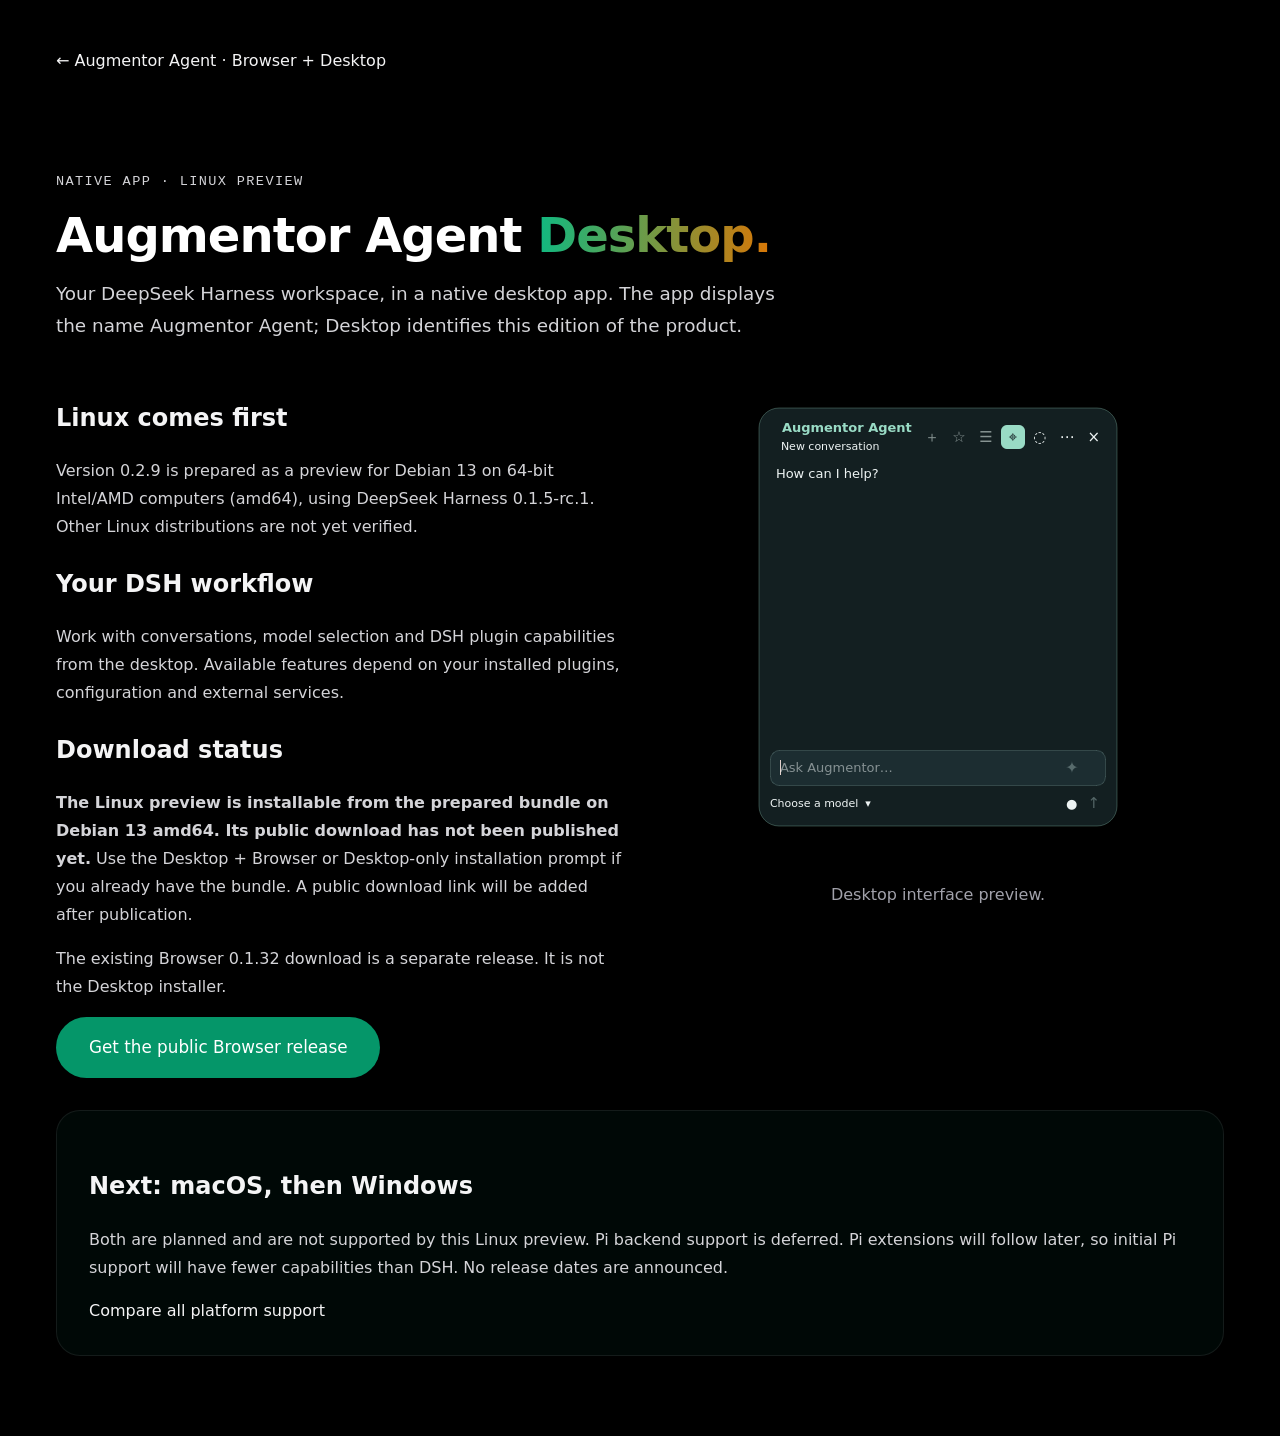
==== desktop.html @ 530eb678 "Publish reviewed layered product website linked to public app documentation" ====
<!doctype html><html lang="en"><head><meta charset="utf-8"><meta name="viewport" content="width=device-width,initial-scale=1"><title>Augmentor Agent Desktop · Linux preview</title><meta name="description" content="Augmentor Agent Desktop is a Linux-first native app powered by DeepSeek Harness. Debian 13 amd64 preview; macOS, Windows and Pi support planned."><link rel="icon" href="favicon.svg" type="image/svg+xml"><link rel="stylesheet" href="assets/style.css?v=17"></head><body><main class="shell desktop-page"><a href="index.html">← Augmentor Agent · Browser + Desktop</a><section class="section"><p class="step-num">NATIVE APP · LINUX PREVIEW</p><h1 class="section-head">Augmentor Agent <span class="gradient-text">Desktop.</span></h1><p class="section-lead">Your DeepSeek Harness workspace, in a native desktop app. The app displays the name Augmentor Agent; Desktop identifies this edition of the product.</p><div class="product-grid"><div><h2>Linux comes first</h2><p>Version 0.2.9 is prepared as a preview for Debian 13 on 64-bit Intel/AMD computers (amd64), using DeepSeek Harness 0.1.5-rc.1. Other Linux distributions are not yet verified.</p><h2>Your DSH workflow</h2><p>Work with conversations, model selection and DSH plugin capabilities from the desktop. Available features depend on your installed plugins, configuration and external services.</p><h2>Download status</h2><p><strong>The Linux preview is installable from the prepared bundle on Debian 13 amd64. Its public download has not been published yet.</strong> Use the <a href="index.html#installation">Desktop + Browser or Desktop-only installation prompt</a> if you already have the bundle. A public download link will be added after publication.</p><p>The existing Browser 0.1.32 download is a separate release. It is not the Desktop installer.</p><a class="btn btn-round" href="index.html#installation">Get the public Browser release</a></div><figure><img src="assets/desktop-preview.png" width="424" height="484" alt="Augmentor Agent desktop interface preview showing a new conversation" style="max-width:100%;height:auto;border-radius:16px"><figcaption>Desktop interface preview.</figcaption></figure></div><div class="product-card"><h2>Next: macOS, then Windows</h2><p>Both are planned and are not supported by this Linux preview. Pi backend support is deferred. Pi extensions will follow later, so initial Pi support will have fewer capabilities than DSH. No release dates are announced.</p><a href="index.html#availability">Compare all platform support</a></div></section></main></body></html>
---- assets/style.css ----
/* Augmentor Agent — website (augmentoragent.com)
   Copyright © 2026 Manolo Remiddi
   SPDX-License-Identifier: MIT
   License: MIT — see LICENSE at the repository root. */

/* Augmentor · augmentoragent.com
   Visual system lifted from the ResonantOS whitepaper aesthetic:
   near-black glass, drifting gradient orbs, DM Sans + JetBrains Mono,
   emerald/amber palette, gradient-text headings. */

:root {
  --color-primary:   #10b981;   /* emerald */
  --color-secondary: #d97706;   /* amber   */
  --color-accent-1:  #34d399;   /* mint    */
  --color-accent-2:  #92400e;   /* brown   */
  --color-warning:   #ea580c;   /* orange  */
  --color-tertiary:  #78350f;   /* dark brown */

  --bg: #000000;
  --bg-grad-1: #050505;
  --bg-grad-2: #0a0a0a;

  --text-hi: #f4f4f5;             /* zinc-100 */
  --text-mid: #d4d4d8;            /* zinc-300 */
  --text-dim: #a1a1aa;            /* zinc-400 */
  --text-faint: #71717a;          /* zinc-500 */
  --text-ghost: #52525b;          /* zinc-600 */

  --glass-bg: rgba(0, 0, 0, 0.30);
  --glass-bg-strong: rgba(0, 0, 0, 0.45);
  --glass-border: rgba(255, 255, 255, 0.08);
  --hairline: rgba(255, 255, 255, 0.05);
  --hairline-br: rgba(255, 255, 255, 0.03);

  --radius-card: 24px;
  --radius-box: 12px;

  --font-sans: "DM Sans", system-ui, -apple-system, "Segoe UI", sans-serif;
  --font-mono: "JetBrains Mono", ui-monospace, SFMono-Regular, Menlo, monospace;
}

* { box-sizing: border-box; }

html { scroll-behavior: smooth; }

body {
  margin: 0;
  background: var(--bg);
  color: var(--text-hi);
  font-family: var(--font-sans);
  -webkit-font-smoothing: antialiased;
  -moz-osx-font-smoothing: grayscale;
  overflow-x: hidden;
  line-height: 1.6;
}

a { color: inherit; text-decoration: none; }

::selection { background: rgba(16, 185, 129, 0.35); color: #fff; }

/* ---------- Animated background atmosphere ---------- */
#background-container {
  position: fixed;
  inset: 0;
  z-index: 0;
  overflow: hidden;
  pointer-events: none;
}

.background-base {
  position: absolute;
  inset: 0;
  background: linear-gradient(135deg, #000 0%, #0a0a0a 50%, #000 100%);
}

.gradient-orb {
  position: absolute;
  border-radius: 50%;
  filter: blur(80px);
  opacity: 0.4;
  will-change: transform, filter;
  animation: orb-float 26s ease-in-out infinite alternate;
}

.gradient-orb-1 { width: 600px; height: 600px; background: linear-gradient(135deg,#10b981,#34d399); top:-200px; left:-200px; }
.gradient-orb-2 { width: 500px; height: 500px; background: linear-gradient(135deg,#34d399,#6ee7b7); bottom:-150px; right:-150px; animation-delay:-8s; }
.gradient-orb-3 { width: 400px; height: 400px; background: linear-gradient(135deg,#2dd4bf,#10b981); top:50%; left:50%; animation-delay:-16s; }
.gradient-orb-4 { width: 450px; height: 450px; background: linear-gradient(135deg,#059669,#10b981); bottom:30%; left:10%; opacity:0.3; animation-delay:-4s; }

@keyframes orb-float {
  0%   { transform: translate3d(0,0,0) scale(1); }
  100% { transform: translate3d(80px, 60px, 0) scale(1.15); }
}

.noise-overlay {
  position: absolute;
  inset: 0;
  opacity: 0.015;
  background-image: url("data:image/svg+xml,%3Csvg viewBox=%220 0 256 256%22 xmlns=%22http://www.w3.org/2000/svg%22%3E%3Cfilter id=%22n%22%3E%3CfeTurbulence type=%22fractalNoise%22 baseFrequency=%220.9%22 numOctaves=%224%22 stitchTiles=%22stitch%22/%3E%3C/filter%3E%3Crect width=%22100%25%22 height=%22100%25%22 filter=%22url(%23n)%22/%3E%3C/svg%3E");
}

#scroll-content { position: relative; z-index: 20; }

/* ---------- Navigation ---------- */
#main-nav {
  position: fixed;
  top: 0;
  left: 0;
  right: 0;
  z-index: 50;
  transition: background 0.5s ease;
}

.nav-inner {
  backdrop-filter: blur(20px);
  -webkit-backdrop-filter: blur(20px);
  background: rgba(0, 0, 0, 0.75);
  border-bottom: 1px solid rgba(255, 255, 255, 0.05);
}

.nav-wrap {
  max-width: 76rem;
  margin: 0 auto;
  padding: 0 1.5rem;
}

.nav-row {
  display: flex;
  align-items: center;
  gap: 1rem;
  min-height: 4rem;
  padding: 0.9rem 0;
}

.wordmark {
  flex: none;
  font-size: 1.25rem;
  font-weight: 500;
  letter-spacing: -0.02em;
  font-family: var(--font-sans);
}
.wordmark .light { font-weight: 700; color: #fff; }            /* "Augmentor Agent" — bold, primary */
.wordmark .accent { font-weight: 400; color: #34d399; font-size: 0.8em; letter-spacing: 0.02em; } /* "powered by DSH" — smaller, lighter */

.nav-links {
  flex: 1;
  display: flex;
  align-items: center;
  justify-content: flex-end;
  gap: 0.9rem;
  overflow-x: auto;
}
.nav-links a.nav-anchor {
  font-size: 0.9rem;
  color: var(--text-dim);
  white-space: nowrap;
  transition: color 0.2s;
}
.nav-links a.nav-anchor:hover { color: var(--text-hi); }
.nav-links a.nav-anchor.active { color: var(--text-hi); font-weight: 500; }

.nav-cta {
  flex: none;
  font-size: 0.9rem;
  background: #059669;
  color: #fff;
  padding: 0.5rem 1rem;
  border-radius: 8px;
  white-space: nowrap;
  transition: background 0.2s;
}
.nav-cta:hover { background: var(--color-primary); }

/* ---------- Nav social icons ---------- */
.nav-social { flex: none; display: flex; align-items: center; gap: 0.7rem; }
.nav-social a { display: grid; place-items: center; color: var(--text-dim); transition: color 0.2s ease; }
.nav-social a svg { width: 17px; height: 17px; fill: currentColor; }
.nav-social .soc-discord:hover { color: #5865f2; }
.nav-social .soc-youtube:hover { color: #ff0033; }
.nav-social .soc-github:hover { color: #f4f4f5; }

@media (max-width: 860px) {
  .nav-links { display: none; }
  .nav-social { display: none; } /* keep the mobile row: wordmark + CTA only */
}

/* ---------- Layout ---------- */
.shell { max-width: 76rem; margin: 0 auto; padding: 0 1.5rem; }
.center { text-align: center; }

/* ---------- Hero ---------- */
.hero {
  min-height: 92vh;
  display: flex;
  align-items: center;
  justify-content: center;
  position: relative;
  text-align: center;
  padding: 6rem 1.5rem 4rem;
}
.hero h1 {
  font-size: clamp(2.8rem, 6.9vw, 5.2rem);
  font-weight: 700;
  letter-spacing: -0.035em;
  line-height: 0.92;
  margin: 0 0 1.5rem;
  color: #fff;
  animation: h1-rise 0.9s cubic-bezier(0.22, 1, 0.36, 1) both;
}
@keyframes h1-rise {
  from { opacity: 0; transform: translateY(1.1rem); }
  to   { opacity: 1; transform: translateY(0); }
}
/* living gradient on the hero h1's accent words (scoped — other gradient-text
   spans on the page stay static).
   NOTE: the `background` shorthand resets background-clip to its initial
   border-box, so the clip + transparent fill MUST be re-declared here or
   the gradient paints as solid colour blocks instead of filling the glyphs. */
.hero h1 .gradient-text {
  background: linear-gradient(90deg,
    var(--color-primary) 0%,
    var(--color-accent-1) 33%,
    var(--color-secondary) 66%,
    var(--color-primary) 100%);
  -webkit-background-clip: text;
  background-clip: text;
  -webkit-text-fill-color: transparent;
  background-size: 300% 100%;
  animation: h1-gradient-pan 8s linear infinite;
}
@keyframes h1-gradient-pan {
  from { background-position: 0% 50%; }
  to   { background-position: 150% 50%; }
}
@media (prefers-reduced-motion: reduce) {
  .hero h1 { animation: none; }
  .hero h1 .gradient-text { animation: none; }
}
.hero .kicker {
  font-family: var(--font-mono);
  font-size: 0.82rem;
  letter-spacing: 0.12em;
  text-transform: uppercase;
  color: #34d399;
  margin-bottom: 1.4rem;
}
.hero .sub {
  font-size: 1.2rem;
  color: var(--text-dim);
  max-width: 44rem;
  margin: 0 auto 2.4rem;
}

.gradient-text {
  background: linear-gradient(to right, var(--color-primary), var(--color-secondary));
  -webkit-background-clip: text;
  background-clip: text;
  -webkit-text-fill-color: transparent;
  color: transparent;
}
.color-primary { color: var(--color-primary); }
.color-secondary { color: var(--color-secondary); }
.color-accent-1 { color: var(--color-accent-1); }
.color-accent-2 { color: var(--color-accent-2); }
.color-warning { color: var(--color-warning); }

.hero-cta-row {
  display: flex;
  flex-wrap: wrap;
  gap: 0.9rem;
  justify-content: center;
  margin-bottom: 1.6rem;
}

.btn {
  display: inline-block;
  font-weight: 500;
  padding: 0.8rem 1.5rem;
  border-radius: 10px;
  transition: transform 0.15s ease, background 0.2s, filter 0.2s;
  border: 1px solid transparent;
}
.btn:hover { transform: translateY(-1px); }
.btn-primary {
  background: #059669;
  color: #fff;
}
.btn-primary:hover { background: var(--color-primary); }
.btn-ghost {
  background: rgba(255, 255, 255, 0.04);
  border-color: rgba(255, 255, 255, 0.10);
  color: var(--text-hi);
}
.btn-ghost:hover { background: rgba(255, 255, 255, 0.09); }
.btn-round {
  background: #059669;
  color: #fff;
  padding: 1rem 2rem;
  border-radius: 999px;
  font-size: 1.05rem;
}
.btn-round:hover { background: var(--color-primary); filter: brightness(1.05); }

.hero-meta {
  font-family: var(--font-mono);
  font-size: 0.8rem;
  color: var(--text-faint);
}
.hero-benefits {
  list-style: none;
  margin: 1.6rem 0 0;
  padding: 0;
  display: grid;
  gap: 0.7rem;
  max-width: 40rem;
}
.hero-benefits li {
  display: flex;
  gap: 0.65rem;
  align-items: flex-start;
  color: var(--text-dim);
  font-size: 0.95rem;
  line-height: 1.5;
}
.hero-benefits li b { color: #fff; font-weight: 600; }
.hero-benefits .tick { color: var(--color-primary); font-weight: 700; }

/* ---------- Sections ---------- */
.section { padding: 5rem 0; }
.section-head {
  font-size: clamp(2rem, 4vw, 3rem);
  font-weight: 700;
  letter-spacing: -0.02em;
  line-height: 1.1;
  margin: 0 0 1rem;
  color: #fff;
}
.section-lead {
  color: var(--text-dim);
  font-size: 1.15rem;
  max-width: 46rem;
  margin: 0 0 2.5rem;
}

/* ---------- Glass components ---------- */
.glass-banner {
  background: rgba(0, 0, 0, 0.22);
  backdrop-filter: blur(20px);
  -webkit-backdrop-filter: blur(20px);
  border-top: 1px solid rgba(255, 255, 255, 0.03);
  border-bottom: 1px solid rgba(255, 255, 255, 0.03);
  width: 100%;
  padding: 2.25rem 2rem;
  border-radius: var(--radius-card);
}
.glass-banner .banner-content { max-width: 72rem; margin: 0 auto; }

.glass-card {
  background: rgba(0, 0, 0, 0.32);
  backdrop-filter: blur(40px);
  -webkit-backdrop-filter: blur(40px);
  border: 1px solid rgba(255, 255, 255, 0.08);
  border-radius: var(--radius-card);
  padding: 2.5rem;
}

.component-card {
  padding: 1.5rem;
  background: rgba(212, 165, 116, 0.08);
  border: 1px solid rgba(212, 165, 116, 0.25);
  border-radius: 12px;
}
.component-card h4 { margin: 0 0 0.5rem; font-size: 1.15rem; font-weight: 600; }
.component-card p { margin: 0; color: var(--text-mid); }

.emergent-card {
  padding: 1.5rem;
  background: linear-gradient(to bottom right, rgba(134,166,124,0.10), rgba(212,165,116,0.10));
  border: 1px solid rgba(134, 166, 124, 0.25);
  border-radius: 12px;
}
.emergent-card h4 { margin: 0 0 0.5rem; font-size: 1.1rem; font-weight: 600; }
.emergent-card p { margin: 0; color: var(--text-mid); }

/* Callout (amber) */
.callout {
  padding: 1rem 1.25rem;
  border: 1px solid rgba(180, 83, 9, 0.30);
  background: rgba(69, 26, 3, 0.20);
  color: #fde68a;
  border-radius: 12px;
  font-size: 0.92rem;
  max-width: 72rem;
  margin: 0 auto 2rem;
}
.callout strong { color: #fcd34d; }

/* ---------- Steps / features grid ---------- */
.grid-3 {
  display: grid;
  grid-template-columns: repeat(3, 1fr);
  gap: 1.25rem;
}
.grid-2 {
  display: grid;
  grid-template-columns: repeat(2, 1fr);
  gap: 1.25rem;
}
@media (max-width: 900px) {
  .grid-3 { grid-template-columns: 1fr; }
  .grid-2 { grid-template-columns: 1fr; }
}

.step-num {
  font-family: var(--font-mono);
  color: var(--color-primary);
  font-size: 0.85rem;
  letter-spacing: 0.1em;
  margin-bottom: 0.4rem;
}

.card {
  background: rgba(255, 255, 255, 0.03);
  border: 1px solid rgba(255, 255, 255, 0.06);
  border-radius: var(--radius-box);
  padding: 1.6rem;
}
.card h3 { margin: 0 0 0.6rem; font-size: 1.2rem; }
.card p { margin: 0; color: var(--text-mid); font-size: 0.98rem; }

/* arrow list (→) */
.arrow-list { list-style: none; margin: 0; padding: 0; }
.arrow-list li {
  display: flex;
  align-items: flex-start;
  gap: 0.6rem;
  margin-bottom: 0.7rem;
  color: var(--text-mid);
}
.arrow-list .arrow { color: var(--color-primary); margin-right: 0.25rem; font-size: 1.1rem; }

/* Installation links remain visible within instructional text. */
.install-col a, #model-picker a { color: var(--color-primary); text-decoration: underline; }

/* ---------- Code / CLI ---------- */
.code {
  white-space: pre-wrap;
  overflow-wrap: anywhere;
  font-family: var(--font-mono);
  font-size: 0.85rem;
  background: #050505;
  border: 1px solid rgba(255, 255, 255, 0.07);
  border-radius: 12px;
  padding: 1rem 1.15rem;
  overflow-x: auto;
  color: #d1d5db;
  line-height: 1.55;
}
.code .c { color: #6b7280; }        /* comment */
.code .p { color: #34d399; }        /* prompt/path */
.code .k { color: #62c4a5; }        /* keyword */
.code .hl { color: #fde68a; }       /* highlight */

/* ---------- Veil demo ---------- */
.veil-demo {
  position: relative;
  border-radius: 24px;
  overflow: hidden;
  border: 1px solid rgba(255, 255, 255, 0.08);
  background:
    linear-gradient(180deg, rgba(255,255,255,0.03), rgba(255,255,255,0.01)),
    linear-gradient(135deg, #062018, #020d0a 70%);
  min-height: 360px;
  display: flex;
  align-items: center;
  justify-content: center;
  cursor: pointer;
}
#veil-canvas { position: absolute; inset: 0; width: 100%; height: 100%; }
.veil-demo .page-mock {
  position: relative;
  z-index: 1;
  max-width: 420px;
  width: 100%;
  margin: 2rem;
  background: rgba(255, 255, 255, 0.06);
  border: 1px solid rgba(255, 255, 255, 0.10);
  border-radius: 14px;
  padding: 1.6rem;
  backdrop-filter: blur(4px);
}
.page-mock .mock-title { color: #fff; font-weight: 600; font-size: 1.05rem; margin: 0 0 0.6rem; }
.page-mock .mock-line { height: 9px; border-radius: 6px; background: rgba(255,255,255,0.15); margin-bottom: 0.6rem; }
.page-mock .mock-line.short { width: 55%; }

.veil-pill {
  position: absolute;
  left: 50%;
  bottom: 20px;
  transform: translateX(-50%);
  z-index: 2;
  display: inline-flex;
  align-items: center;
  gap: 0.5rem;
  background: rgba(6, 22, 16, 0.92);
  border: 1px solid rgba(52, 211, 153, 0.35);
  color: #d9fbe8;
  font-size: 0.85rem;
  padding: 0.5rem 0.9rem;
  border-radius: 999px;
  backdrop-filter: blur(10px);
  box-shadow: 0 8px 30px rgba(0,0,0,0.5);
  font-family: var(--font-sans);
}
.veil-pill .dot {
  width: 10px; height: 10px; border-radius: 50%;
  background: #34d399;
  box-shadow: 0 0 10px 2px rgba(52,211,153,0.8);
  animation: pulse-dot 1.6s ease-in-out infinite;
}
.veil-pill.done .dot { background: #6ee7b7; box-shadow: 0 0 10px 2px rgba(110,231,183,0.7); }
@keyframes pulse-dot {
  0%,100% { opacity: 1; transform: scale(1); }
  50% { opacity: 0.45; transform: scale(0.82); }
}

.veil-caption { text-align: center; color: var(--text-faint); font-size: 0.85rem; margin-top: 1rem; font-family: var(--font-mono); }

/* ---------- Stats ---------- */
.stats-grid { display: grid; grid-template-columns: repeat(4, 1fr); gap: 1rem; }
@media (max-width: 900px) { .stats-grid { grid-template-columns: repeat(2, 1fr); } }
.stat { text-align: center; }
.stat .num {
  font-family: var(--font-sans);
  font-size: 2.1rem;
  font-weight: 700;
  color: #fff;
  letter-spacing: -0.02em;
}
.stat .num .unit { font-size: 1.1rem; color: var(--color-accent-1); }
.stat .lbl { color: var(--text-dim); font-size: 0.9rem; margin-top: 0.2rem; }

/* ---------- Install tabs ---------- */
.install-grid { display: grid; grid-template-columns: 1fr 1fr; gap: 1.5rem; }
@media (max-width: 900px) { .install-grid { grid-template-columns: 1fr; } }
.install-col .step {
  display: flex; gap: 0.9rem; margin-bottom: 1.2rem; align-items: flex-start;
}
.install-col .step .n {
  flex: none; width: 26px; height: 26px; border-radius: 50%;
  border: 1px solid rgba(52,211,153,0.5);
  color: #34d399; display: flex; align-items: center; justify-content: center;
  font-size: 0.8rem; font-family: var(--font-mono);
}

/* ---------- Automatic / Manual install tabs ---------- */
.install-tabbar {
  display: inline-flex; gap: 0.375rem; padding: 0.375rem;
  background: rgba(255, 255, 255, 0.04);
  border: 1px solid var(--glass-border);
  border-radius: 999px;
  margin-bottom: 1.5rem;
}
.install-tab {
  display: inline-flex; align-items: center; gap: 0.5rem;
  padding: 0.625rem 1.4rem;
  font-family: var(--font-sans); font-size: 0.95rem; font-weight: 600;
  color: var(--text-dim);
  background: transparent;
  border: 1px solid transparent;
  border-radius: 999px;
  cursor: pointer;
  transition: color 0.2s, background 0.2s, border-color 0.2s;
}
.install-tab:hover { color: var(--text-hi); }
.install-tab:focus-visible { outline: 2px solid var(--color-accent-1); outline-offset: 2px; }
.install-tab.active {
  color: #fff;
  background: rgba(16, 185, 129, 0.14);
  border-color: rgba(16, 185, 129, 0.45);
}
.tab-rec {
  font-family: var(--font-mono); font-size: 0.66rem; font-weight: 500;
  letter-spacing: 0.06em; text-transform: uppercase;
  color: var(--color-accent-1);
  background: rgba(52, 211, 153, 0.10);
  border: 1px solid rgba(52, 211, 153, 0.30);
  border-radius: 999px; padding: 0.125rem 0.5rem;
}
.install-tabpanel { display: none; }
.install-tabpanel.active { display: block; }
.install-prompt-actions { display: flex; justify-content: flex-end; margin-top: 0.75rem; }
.copy-btn {
  font-family: var(--font-mono); font-size: 0.85rem; font-weight: 500;
  color: var(--color-accent-1);
  background: rgba(52, 211, 153, 0.08);
  border: 1px solid rgba(52, 211, 153, 0.35);
  border-radius: 999px;
  padding: 0.5rem 1.15rem;
  cursor: pointer;
  transition: background 0.2s, color 0.2s, border-color 0.2s;
}
.copy-btn:hover { background: rgba(52, 211, 153, 0.16); color: #fff; }
.copy-btn:focus-visible { outline: 2px solid var(--color-accent-1); outline-offset: 2px; }
.copy-btn.copied { background: var(--color-primary); border-color: var(--color-primary); color: #04120c; }

/* ---------- FAQ ---------- */
.faq-item { margin-bottom: 1rem; }
.faq-q {
  width: 100%; text-align: left; cursor: pointer;
  background: rgba(255,255,255,0.03);
  border: 1px solid rgba(255,255,255,0.07);
  border-radius: 12px;
  color: var(--text-hi);
  font-family: var(--font-sans);
  font-size: 1.05rem;
  padding: 1.1rem 1.3rem;
  display: flex; justify-content: space-between; align-items: center;
  gap: 1rem;
  transition: border-color 0.2s;
}
.faq-q:hover { border-color: rgba(52,211,153,0.35); }
.faq-q .chev { transition: transform 0.25s; color: var(--color-accent-1); }
.faq-item.open .faq-q .chev { transform: rotate(180deg); }
.faq-a { display: none; padding: 1rem 0.2rem 0.2rem; color: var(--text-mid); }
.faq-item.open .faq-a { display: block; }

/* ---------- Final CTA ---------- */
.cta-card { text-align: center; }
.cta-card h2 { font-size: clamp(2rem, 4vw, 3rem); margin: 0 0 1rem; font-weight: 700; }

/* ---------- Footer ---------- */
footer {
  padding: 4rem 1rem 3rem;
  border-top: 1px solid rgba(255, 255, 255, 0.05);
  text-align: center;
}
footer .wordmark { font-size: 1.2rem; margin-bottom: 0.4rem; }
footer .tag { color: var(--text-faint); font-size: 0.9rem; }
footer .legal { color: var(--text-ghost); font-size: 0.78rem; margin-top: 1.4rem; font-family: var(--font-mono); }

/* ---------- Footer social icons ---------- */
.footer-social { display: flex; justify-content: center; gap: 0.75rem; margin-top: 1.5rem; }
.footer-social a {
  display: grid; place-items: center; width: 42px; height: 42px;
  border-radius: 12px; border: 1px solid var(--glass-border);
  background: var(--glass-bg); color: var(--text-dim);
  transition: color 0.25s ease, border-color 0.25s ease, transform 0.25s ease, box-shadow 0.25s ease;
}
.footer-social a svg { width: 20px; height: 20px; fill: currentColor; }
.footer-social a:hover { transform: translateY(-3px); }
.footer-social .soc-discord:hover { color: #5865f2; border-color: rgba(88, 101, 242, 0.5); box-shadow: 0 8px 24px -8px rgba(88, 101, 242, 0.45); }
.footer-social .soc-youtube:hover { color: #ff0033; border-color: rgba(255, 0, 51, 0.5); box-shadow: 0 8px 24px -8px rgba(255, 0, 51, 0.4); }
.footer-social .soc-github:hover { color: #f4f4f5; border-color: rgba(255, 255, 255, 0.35); box-shadow: 0 8px 24px -8px rgba(255, 255, 255, 0.25); }
@media (prefers-reduced-motion: reduce) {
  .footer-social a, .footer-social a:hover { transition: none; transform: none; }
}

/* ---------- Reveal on scroll ---------- */
.reveal { opacity: 0; transform: translateY(16px); transition: opacity 0.8s cubic-bezier(.16,1,.3,1), transform 0.8s cubic-bezier(.16,1,.3,1); }
.reveal.visible { opacity: 1; transform: translateY(0); }

/* ---------- Docs helpers ---------- */
.mono { font-family: var(--font-mono); }
.link-underline { color: var(--color-primary); text-decoration: underline; text-underline-offset: 2px; }
.link-underline:hover { color: var(--color-accent-1); }
.breadcrumb { font-family: var(--font-mono); font-size: 0.85rem; color: var(--text-faint); margin-bottom: 1.5rem; }
.breadcrumb a { color: var(--color-primary); }
.badge {
  display: inline-block; padding: 0.18rem 0.55rem; border-radius: 999px;
  font-size: 0.72rem; font-family: var(--font-mono); letter-spacing: 0.03em;
  border: 1px solid rgba(52,211,153,0.4); color: #34d399; background: rgba(16,185,129,0.08);
}
.badge.warn { border-color: rgba(234,88,12,0.4); color: #fb923c; background: rgba(234,88,12,0.08); }

/* table */
.table { width: 100%; border-collapse: collapse; font-size: 0.92rem; }
.table th, .table td { text-align: left; padding: 0.7rem 0.9rem; border-bottom: 1px solid rgba(255,255,255,0.06); }
.table th { color: var(--text-dim); font-weight: 600; font-size: 0.82rem; text-transform: uppercase; letter-spacing: 0.05em; }
.table td { color: var(--text-mid); }

/* ---------- Scroll progress ---------- */
#scroll-progress {
  position: fixed; top: 0; left: 0; height: 2px; width: 0%; z-index: 120;
  background: linear-gradient(to right, var(--color-primary), var(--color-secondary));
  transition: width 0.12s linear;
}

/* ---------- Hero split ---------- */
.hero { min-height: 90vh; padding: 7.5rem 1.5rem 4rem; }
.hero-split {
  display: grid; grid-template-columns: 1.06fr 0.94fr; gap: 3rem;
  align-items: start; max-width: 76rem; margin: 0 auto; width: 100%;
}
.hero-split .hero-text { text-align: left; }
.hero .sub { margin-left: 0; max-width: 40rem; }
.hero-cta-row { justify-content: flex-start; }
.hero-meta { font-size: 0.82rem; }
.hero-meta .hl { color: var(--color-accent-1); }
.hero-visual { display: flex; justify-content: center; align-items: center; }

/* device / browser frame for screenshots */
.device-frame {
  position: relative; width: 100%; max-width: 330px;
  background: rgba(0, 0, 0, 0.5);
  backdrop-filter: blur(30px); -webkit-backdrop-filter: blur(30px);
  border: 1px solid rgba(255, 255, 255, 0.12);
  border-radius: 20px; overflow: hidden;
  box-shadow: 0 40px 90px -24px rgba(0, 0, 0, 0.85), 0 0 0 1px rgba(16, 185, 129, 0.10), 0 0 60px -10px rgba(16,185,129,0.18);
}
.device-frame .chrome {
  display: flex; align-items: center; gap: 0.45rem;
  padding: 0.6rem 0.8rem; border-bottom: 1px solid rgba(255, 255, 255, 0.06);
  background: rgba(255, 255, 255, 0.02);
}
.device-frame .chrome .dots, .shot-frame .chrome .dots { display: flex; gap: 5px; }
.device-frame .chrome .dot-c, .shot-frame .chrome .dot-c {
  width: 10px; height: 10px; border-radius: 50%; background: rgba(255, 255, 255, 0.14);
}
.device-frame .chrome .url {
  flex: 1; margin-left: 0.4rem; font-family: var(--font-mono); font-size: 0.66rem;
  color: var(--text-faint); background: rgba(255, 255, 255, 0.04); border-radius: 6px;
  padding: 0.28rem 0.55rem; overflow: hidden; white-space: nowrap; text-overflow: ellipsis;
}
.device-frame img.shot { width: 100%; display: block; }
.device-frame .shot-panel { aspect-ratio: 420 / 800; object-fit: cover; object-position: top center; }
.device-cap { margin-top: 0.9rem; font-family: var(--font-mono); font-size: 0.76rem; color: var(--text-faint); text-align: center; }
.device-cap .dot-live { display:inline-block; width:7px; height:7px; border-radius:50%; background:#34d399; box-shadow:0 0 8px rgba(52,211,153,.8); margin-right:.35rem; animation: pulse-dot 1.6s ease-in-out infinite; }

@media (max-width: 960px) {
  .hero { min-height: auto; padding: 6.5rem 1.5rem 3rem; }
  .hero-split { grid-template-columns: 1fr; gap: 2.5rem; }
  .hero-split .hero-text { text-align: center; }
  .hero .sub { max-width: 40rem; margin-left: auto; margin-right: auto; }
  .hero-cta-row { justify-content: center; }
  .hero-visual { order: -1; }
}

/* ---------- Marquee (models) ---------- */
.marquee {
  position: relative; overflow: hidden;
  border-top: 1px solid rgba(255, 255, 255, 0.05);
  border-bottom: 1px solid rgba(255, 255, 255, 0.05);
  background: rgba(0, 0, 0, 0.28);
  padding: 1rem 0;
  -webkit-mask-image: linear-gradient(90deg, transparent, #000 8%, #000 92%, transparent);
  mask-image: linear-gradient(90deg, transparent, #000 8%, #000 92%, transparent);
}
.marquee-track { display: inline-flex; gap: 3.5rem; white-space: nowrap; animation: marquee 30s linear infinite; will-change: transform; }
.marquee:hover .marquee-track { animation-play-state: paused; }
@keyframes marquee { to { transform: translateX(-50%); } }
.marquee .m { font-family: var(--font-mono); font-size: 0.92rem; color: var(--text-mid); display: inline-flex; align-items: center; gap: 0.55rem; }
.marquee .tag { font-size: 0.6rem; letter-spacing: 0.05em; text-transform: uppercase; padding: 0.12rem 0.42rem; border-radius: 5px; font-weight: 600; }
.marquee .tag.local { color: #34d399; background: rgba(16, 185, 129, 0.12); }
.marquee .tag.cloud { color: #fb923c; background: rgba(234, 88, 12, 0.14); }

/* ---------- Model picker mock ---------- */
.picker-mock { max-width: 540px; margin: 0 auto; }
.picker-chip {
  display: flex; align-items: center; justify-content: space-between; gap: 1rem;
  background: rgba(16, 185, 129, 0.10); border: 1px solid rgba(52, 211, 153, 0.4);
  color: #d9fbe8; padding: 0.8rem 1rem; border-radius: 12px; font-weight: 500;
}
.picker-chip .chev { color: var(--color-accent-1); }
.picker-chip .k { font-family: var(--font-mono); font-size: 0.7rem; color: var(--text-faint); }
.picker-menu { margin-top: 0.6rem; background: rgba(5, 5, 5, 0.94); border: 1px solid rgba(255, 255, 255, 0.1); border-radius: 14px; overflow: hidden; backdrop-filter: blur(20px); }
.picker-group { border-bottom: 1px solid rgba(255, 255, 255, 0.06); }
.picker-group:last-child { border-bottom: none; }
.picker-group .ghead {
  display: flex; align-items: center; justify-content: space-between; gap: 0.6rem;
  padding: 0.5rem 1rem; font-size: 0.7rem; font-family: var(--font-mono);
  letter-spacing: 0.05em; text-transform: uppercase; color: var(--text-faint);
}
.picker-row { display: flex; align-items: center; gap: 0.7rem; padding: 0.62rem 1rem; color: var(--text-mid); font-size: 0.95rem; }
.picker-row .radio { width: 15px; height: 15px; flex: none; border-radius: 50%; border: 1.5px solid rgba(255, 255, 255, 0.25); }
.picker-row.sel { color: #fff; }
.picker-row.sel .radio { border-color: #34d399; background: radial-gradient(circle, #34d399 42%, transparent 46%); box-shadow: 0 0 10px rgba(52, 211, 153, 0.55); }
.picker-row .desc { font-family: var(--font-mono); font-size: 0.68rem; color: var(--text-faint); }
.picker-row .check { margin-left: auto; color: #34d399; }

/* turn flow mock */
.turn-mock { background: rgba(0, 0, 0, 0.42); border: 1px solid rgba(255, 255, 255, 0.09); border-radius: 18px; padding: 1.1rem; backdrop-filter: blur(20px); }
.turn-mock .tm-head { display: flex; align-items: center; justify-content: space-between; margin-bottom: 0.9rem; }
.turn-mock .tm-head .who { font-family: var(--font-mono); font-size: 0.7rem; color: var(--text-faint); }
.turn-bubble { max-width: 82%; padding: 0.6rem 0.85rem; border-radius: 14px; font-size: 0.9rem; margin-bottom: 0.6rem; line-height: 1.5; }
.turn-bubble.user { margin-left: auto; background: rgba(52, 211, 153, 0.16); border: 1px solid rgba(52, 211, 153, 0.3); color: #eafbf1; }
.turn-bubble.agent { margin-right: auto; background: rgba(255, 255, 255, 0.05); border: 1px solid rgba(255, 255, 255, 0.08); color: var(--text-mid); }
.turn-step { display: flex; align-items: center; gap: 0.5rem; font-family: var(--font-mono); font-size: 0.74rem; color: var(--color-accent-1); margin: 0.35rem 0 0 auto; max-width: 82%; }
.turn-step .s-dot { width: 7px; height: 7px; flex: none; border-radius: 50%; background: #34d399; box-shadow: 0 0 8px rgba(52, 211, 153, 0.7); }
.turn-step.active .s-dot { animation: pulse-dot 1.2s ease-in-out infinite; }
.turn-step.done { color: var(--text-faint); }
.turn-step.done .s-dot { background: rgba(52, 211, 153, 0.4); box-shadow: none; }

/* use cases */
.usecase { text-align: left; }
.usecase .ico {
  width: 46px; height: 46px; border-radius: 12px; display: flex; align-items: center; justify-content: center;
  font-size: 1.35rem; margin-bottom: 1rem;
  background: linear-gradient(135deg, rgba(16, 185, 129, 0.20), rgba(217, 119, 6, 0.14));
  border: 1px solid rgba(52, 211, 153, 0.3);
}
.usecase h4 { margin: 0 0 0.4rem; font-size: 1.1rem; }
.usecase p { margin: 0; color: var(--text-mid); font-size: 0.95rem; }

/* real-screenshot frame */
.shot-frame { background: rgba(0, 0, 0, 0.4); border: 1px solid rgba(255, 255, 255, 0.1); border-radius: 18px; overflow: hidden; box-shadow: 0 30px 70px -30px rgba(0,0,0,0.8); }
.shot-frame .chrome { display: flex; align-items: center; gap: 0.4rem; padding: 0.55rem 0.8rem; border-bottom: 1px solid rgba(255, 255, 255, 0.06); background: rgba(255,255,255,0.02); }
.shot-frame .chrome .url { flex: 1; margin-left: 0.4rem; font-family: var(--font-mono); font-size: 0.66rem; color: var(--text-faint); background: rgba(255, 255, 255, 0.04); border-radius: 6px; padding: 0.26rem 0.55rem; overflow: hidden; white-space: nowrap; text-overflow: ellipsis; }
.shot-frame img { width: 100%; display: block; }
.shot-cap { padding: 0.9rem 1.1rem; border-top: 1px solid rgba(255, 255, 255, 0.06); color: var(--text-dim); font-size: 0.9rem; line-height: 1.5; }
.shot-cap .t { color: #fff; font-weight: 600; display: block; margin-bottom: 0.15rem; }

/* card hover glow */
.card, .component-card, .emergent-card { transition: transform 0.25s ease, border-color 0.25s ease, box-shadow 0.25s ease; }
.card:hover, .component-card:hover, .emergent-card:hover {
  transform: translateY(-3px);
  border-color: rgba(52, 211, 153, 0.35);
  box-shadow: 0 18px 40px -20px rgba(16, 185, 129, 0.35);
}

/* works-with badge strip */
.badge-strip { display: flex; flex-wrap: wrap; gap: 0.7rem; justify-content: center; }
.badge-strip .b {
  font-family: var(--font-mono); font-size: 0.82rem; color: var(--text-mid);
  border: 1px solid rgba(255, 255, 255, 0.09); background: rgba(255, 255, 255, 0.03);
  padding: 0.45rem 0.85rem; border-radius: 999px; display: inline-flex; align-items: center; gap: 0.5rem;
}
.badge-strip .b .swatch { width: 9px; height: 9px; border-radius: 50%; }

/* ---------- Browser compatibility ---------- */
.browser-boards {
  display: grid;
  grid-template-columns: 1.55fr 1fr;
  gap: 1.5rem;
  margin-top: 2.5rem;
}
@media (max-width: 900px) { .browser-boards { grid-template-columns: 1fr; } }

.browser-board {
  background: var(--glass-bg);
  border: 1px solid var(--glass-border);
  border-radius: var(--radius-card);
  padding: 1.75rem 1.75rem 1.5rem;
  backdrop-filter: blur(14px);
}
.browser-board h3 { margin: 0.55rem 0 0; font-size: 1.25rem; }
.board-head .board-tag {
  display: inline-block;
  font-family: var(--font-mono);
  font-size: 0.7rem;
  letter-spacing: 0.14em;
  text-transform: uppercase;
  padding: 0.32rem 0.75rem;
  border-radius: 999px;
}
.board-tag.ok   { color: var(--color-accent-1); background: rgba(16, 185, 129, 0.12); border: 1px solid rgba(16, 185, 129, 0.35); }
.board-tag.soon { color: var(--color-secondary); background: rgba(217, 119, 6, 0.12); border: 1px solid rgba(217, 119, 6, 0.35); }

.browser-row { display: flex; flex-wrap: wrap; gap: 0.9rem; margin-top: 1.4rem; align-items: stretch; }
.browser-card {
  display: flex;
  flex-direction: column;
  align-items: center;
  justify-content: center;
  gap: 0.55rem;
  width: 92px;
  padding: 1rem 0.5rem 0.85rem;
  background: rgba(255, 255, 255, 0.03);
  border: 1px solid var(--hairline);
  border-radius: var(--radius-box);
  transition: transform 0.25s ease, border-color 0.25s ease, background 0.25s ease;
}
.browser-card:hover { transform: translateY(-3px); border-color: rgba(16, 185, 129, 0.4); background: rgba(16, 185, 129, 0.05); }
.browser-logo { width: 44px; height: 44px; display: block; }
.browser-logo svg { width: 100%; height: 100%; display: block; }
.browser-name { font-size: 0.85rem; color: var(--text-mid); font-weight: 600; }
.card-soon {
  font-family: var(--font-mono);
  font-size: 0.6rem;
  letter-spacing: 0.14em;
  text-transform: uppercase;
  color: var(--color-secondary);
  background: rgba(217, 119, 6, 0.14);
  border: 1px solid rgba(217, 119, 6, 0.4);
  border-radius: 999px;
  padding: 0.12rem 0.5rem;
}
.browser-board.soon .browser-logo { filter: grayscale(0.45) opacity(0.8); }
.browser-more {
  align-self: center;
  font-family: var(--font-mono);
  font-size: 0.72rem;
  color: var(--text-faint);
  border: 1px dashed var(--glass-border);
  padding: 0.55rem 0.85rem;
  border-radius: var(--radius-box);
}
.board-note { margin: 1.4rem 0 0; font-size: 0.9rem; color: var(--text-dim); }

/* ---------- Hero compat strip (minimal, under the CTA buttons) ---------- */
.compat-strip {
  display: flex;
  align-items: center;
  gap: 0.7rem;
  flex-wrap: wrap;
  margin-top: 1.1rem;
}
.compat-group { display: flex; align-items: center; gap: 0.5rem; }
.compat-logo { width: 20px; height: 20px; display: block; }
.compat-logo svg { width: 100%; height: 100%; display: block; }
.compat-div { width: 1px; height: 14px; background: var(--glass-border); }
.compat-group.soon .compat-logo { filter: grayscale(0.5) opacity(0.55); }
.compat-soon {
  font-family: var(--font-mono);
  font-size: 0.58rem;
  letter-spacing: 0.12em;
  text-transform: uppercase;
  color: var(--text-faint);
}
.compat-line { margin: 0.5rem 0 0; font-size: 0.78rem; color: var(--text-faint); }
.compat-line a { color: var(--text-mid); }
.compat-line a:hover { color: var(--color-accent-1); }

/* ---------- Reduced motion ---------- */
@media (prefers-reduced-motion: reduce) {
  .gradient-orb { animation: none; }
  .marquee-track { animation: none; }
  html { scroll-behavior: auto; }
  .reveal { opacity: 1; transform: none; transition: none; }
}

/* ---------- Utility ---------- */
.mt-4 { margin-top: 1rem; }
.mt-6 { margin-top: 1.5rem; }
.mt-10 { margin-top: 2.5rem; }
.mb-6 { margin-bottom: 1.5rem; }
.mb-10 { margin-bottom: 2.5rem; }
.text-center { text-align: center; }
.flex-center { display: flex; justify-content: center; gap: 0.9rem; flex-wrap: wrap; }
.font-semibold { font-weight: 600; }
.text-mid { color: var(--text-mid); }

/* Plugin collection navigation. */
.plugin-footer-link { margin-top:24px;font-size:14px;color:#6ee7b7; }
@media(max-width:860px) {
  .nav-row { flex-wrap:wrap; }
  .wordmark { min-width:0; }
}
@media(max-width:480px) {
  .nav-row>.wordmark { font-size:17px; }
  .nav-row>.wordmark .accent { display:block;font-size:10px; }
  .nav-row>.nav-cta { font-size:12px;padding:8px; }
}
/* Keep the mobile header on one row so it does not cover the page heading. */
@media(max-width:480px) {
  .nav-wrap { padding:0 16px; }
  .nav-row { gap:6px; }
  .nav-row>.wordmark { font-size:16px; }
  .nav-row>.nav-cta { font-size:11px;padding:6px; }
}
@media(max-width:360px) {
  .nav-row>.wordmark { font-size:14px; }
}

/* Homepage doorway to the separate DSH plugin collection. */
.dsh-collection-callout { display:grid;grid-template-columns:1.35fr 1fr;gap:48px;padding:42px;border:1px solid #35634a80;border-radius:24px;background:linear-gradient(125deg,#102e22e6,#08130ee6); }
.dsh-collection-label { color:#6ee7b7;font:11px var(--font-mono);letter-spacing:.12em; }
.dsh-collection-callout h2 { font-size:clamp(28px,3.2vw,40px);line-height:1.2;letter-spacing:-.03em;margin:16px 0; }
.dsh-collection-callout p:not(.dsh-collection-label) { color:#bdcfc3;font-size:15px;line-height:1.8; }
.dsh-collection-callout .btn { margin-top:14px; }
.dsh-collection-callout .dsh-collection-note { font-size:12px!important;color:#9bb5a5!important;margin-top:18px; }
.dsh-collection-features { list-style:none;padding:0;margin:0;align-self:center; }
.dsh-collection-features li { display:flex;flex-wrap:wrap;justify-content:space-between;gap:8px;padding:16px 0;border-bottom:1px solid #ffffff14; }
.dsh-collection-features li:last-child { border-bottom:0; }
.dsh-collection-features span { font-size:14px;color:#e2f3e8; }
.dsh-collection-features small { font-size:12px;color:#9bb5a5; }
@media(max-width:760px) { .dsh-collection-callout { grid-template-columns:1fr;gap:20px;padding:26px; } }

/* Product editions and explicit platform availability */
.product-grid{display:grid;grid-template-columns:repeat(2,minmax(0,1fr));gap:1.5rem;margin:2rem 0}.product-card{padding:2rem;border:1px solid var(--glass-border);border-radius:24px;background:rgba(16,185,129,.045)}.product-card h3{font-size:1.5rem;margin-bottom:1rem}.product-card p,.desktop-page p{color:var(--text-mid);line-height:1.75;margin:1rem 0}.product-status{color:#34d399!important;font-weight:600}.product-card .btn{margin:1rem .75rem .5rem 0}.platform-table{overflow-x:auto}.platform-table table{border-collapse:collapse;width:100%;text-align:left}.platform-table caption{text-align:left;color:#a1a1aa;margin-bottom:1rem}.platform-table th,.platform-table td{padding:1rem;border-bottom:1px solid rgba(255,255,255,.15);vertical-align:top}.platform-table th{color:#f4f4f5}.platform-table td{color:#d4d4d8}.desktop-page{padding-top:3rem}.desktop-page h2{margin-top:1.5rem}.desktop-page figure{margin:0;text-align:center}.desktop-page figcaption{color:#a1a1aa;margin-top:1rem}@media(max-width:700px){.product-grid{grid-template-columns:1fr}.product-card{padding:1.25rem}.platform-table th,.platform-table td{padding:.65rem;font-size:.85rem}.desktop-page{padding-top:1.5rem}}

@media(max-width:960px){.hero-split .hero-text{order:0}.hero-split .hero-visual{order:1}}
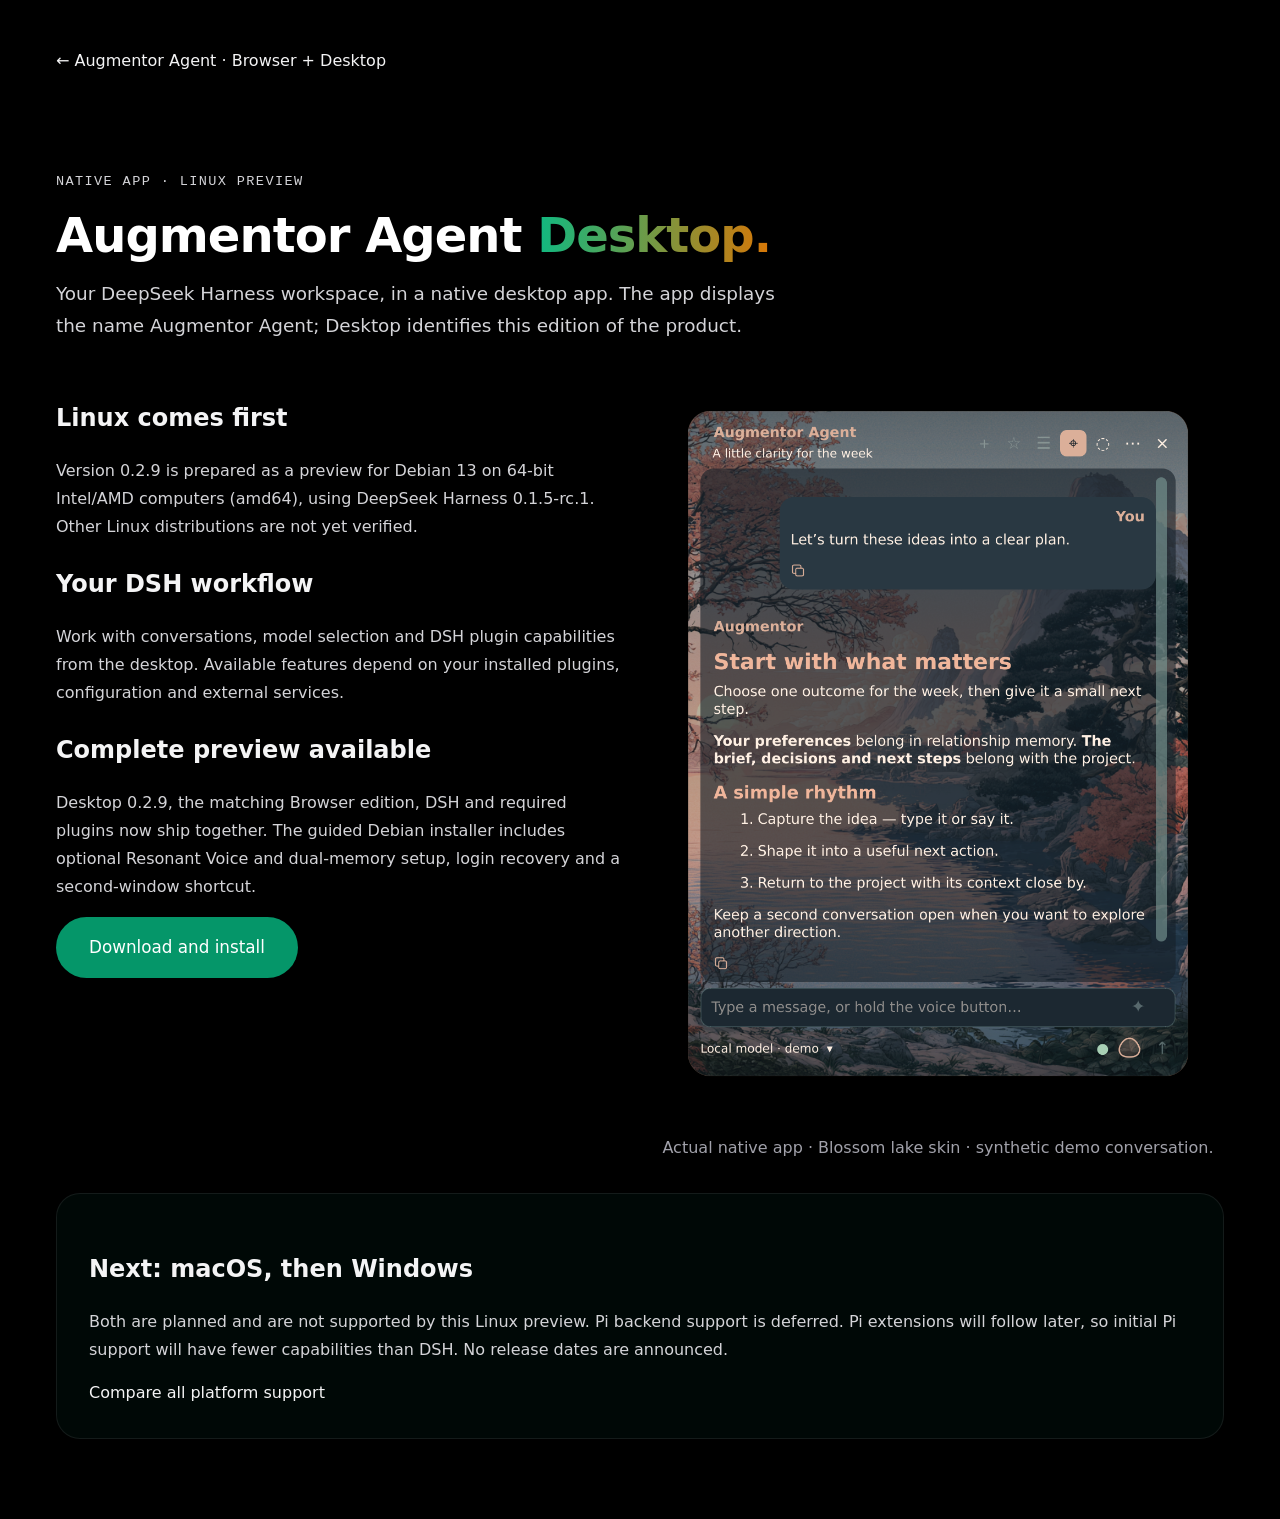
==== commit 388e93ff: "Present complete Linux release with voice memory and native animated skin" ====
--- a/desktop.html
+++ b/desktop.html
@@ -1 +1 @@
-<!doctype html><html lang="en"><head><meta charset="utf-8"><meta name="viewport" content="width=device-width,initial-scale=1"><title>Augmentor Agent Desktop · Linux preview</title><meta name="description" content="Augmentor Agent Desktop is a Linux-first native app powered by DeepSeek Harness. Debian 13 amd64 preview; macOS, Windows and Pi support planned."><link rel="icon" href="favicon.svg" type="image/svg+xml"><link rel="stylesheet" href="assets/style.css?v=17"></head><body><main class="shell desktop-page"><a href="index.html">← Augmentor Agent · Browser + Desktop</a><section class="section"><p class="step-num">NATIVE APP · LINUX PREVIEW</p><h1 class="section-head">Augmentor Agent <span class="gradient-text">Desktop.</span></h1><p class="section-lead">Your DeepSeek Harness workspace, in a native desktop app. The app displays the name Augmentor Agent; Desktop identifies this edition of the product.</p><div class="product-grid"><div><h2>Linux comes first</h2><p>Version 0.2.9 is prepared as a preview for Debian 13 on 64-bit Intel/AMD computers (amd64), using DeepSeek Harness 0.1.5-rc.1. Other Linux distributions are not yet verified.</p><h2>Your DSH workflow</h2><p>Work with conversations, model selection and DSH plugin capabilities from the desktop. Available features depend on your installed plugins, configuration and external services.</p><h2>Download status</h2><p><strong>The Linux preview is installable from the prepared bundle on Debian 13 amd64. Its public download has not been published yet.</strong> Use the <a href="index.html#installation">Desktop + Browser or Desktop-only installation prompt</a> if you already have the bundle. A public download link will be added after publication.</p><p>The existing Browser 0.1.32 download is a separate release. It is not the Desktop installer.</p><a class="btn btn-round" href="index.html#installation">Get the public Browser release</a></div><figure><img src="assets/desktop-preview.png" width="424" height="484" alt="Augmentor Agent desktop interface preview showing a new conversation" style="max-width:100%;height:auto;border-radius:16px"><figcaption>Desktop interface preview.</figcaption></figure></div><div class="product-card"><h2>Next: macOS, then Windows</h2><p>Both are planned and are not supported by this Linux preview. Pi backend support is deferred. Pi extensions will follow later, so initial Pi support will have fewer capabilities than DSH. No release dates are announced.</p><a href="index.html#availability">Compare all platform support</a></div></section></main></body></html>+<!doctype html><html lang="en"><head><meta charset="utf-8"><meta name="viewport" content="width=device-width,initial-scale=1"><title>Augmentor Agent Desktop · Linux preview</title><meta name="description" content="Augmentor Agent Desktop is a Linux-first native app powered by DeepSeek Harness. Debian 13 amd64 preview; macOS, Windows and Pi support planned."><link rel="icon" href="favicon.svg" type="image/svg+xml"><link rel="stylesheet" href="assets/style.css?v=17"></head><body><main class="shell desktop-page"><a href="index.html">← Augmentor Agent · Browser + Desktop</a><section class="section"><p class="step-num">NATIVE APP · LINUX PREVIEW</p><h1 class="section-head">Augmentor Agent <span class="gradient-text">Desktop.</span></h1><p class="section-lead">Your DeepSeek Harness workspace, in a native desktop app. The app displays the name Augmentor Agent; Desktop identifies this edition of the product.</p><div class="product-grid"><div><h2>Linux comes first</h2><p>Version 0.2.9 is prepared as a preview for Debian 13 on 64-bit Intel/AMD computers (amd64), using DeepSeek Harness 0.1.5-rc.1. Other Linux distributions are not yet verified.</p><h2>Your DSH workflow</h2><p>Work with conversations, model selection and DSH plugin capabilities from the desktop. Available features depend on your installed plugins, configuration and external services.</p><h2>Complete preview available</h2><p>Desktop 0.2.9, the matching Browser edition, DSH and required plugins now ship together. The guided Debian installer includes optional Resonant Voice and dual-memory setup, login recovery and a second-window shortcut.</p><a class="btn btn-round" href="index.html#installation">Download and install</a></div><figure><img src="assets/desktop-voice-window.png" width="1040" height="1340" alt="Augmentor Agent desktop interface preview showing a new conversation" style="max-width:100%;height:auto;border-radius:16px"><figcaption>Actual native app · Blossom lake skin · synthetic demo conversation.</figcaption></figure></div><div class="product-card"><h2>Next: macOS, then Windows</h2><p>Both are planned and are not supported by this Linux preview. Pi backend support is deferred. Pi extensions will follow later, so initial Pi support will have fewer capabilities than DSH. No release dates are announced.</p><a href="index.html#availability">Compare all platform support</a></div></section></main></body></html>
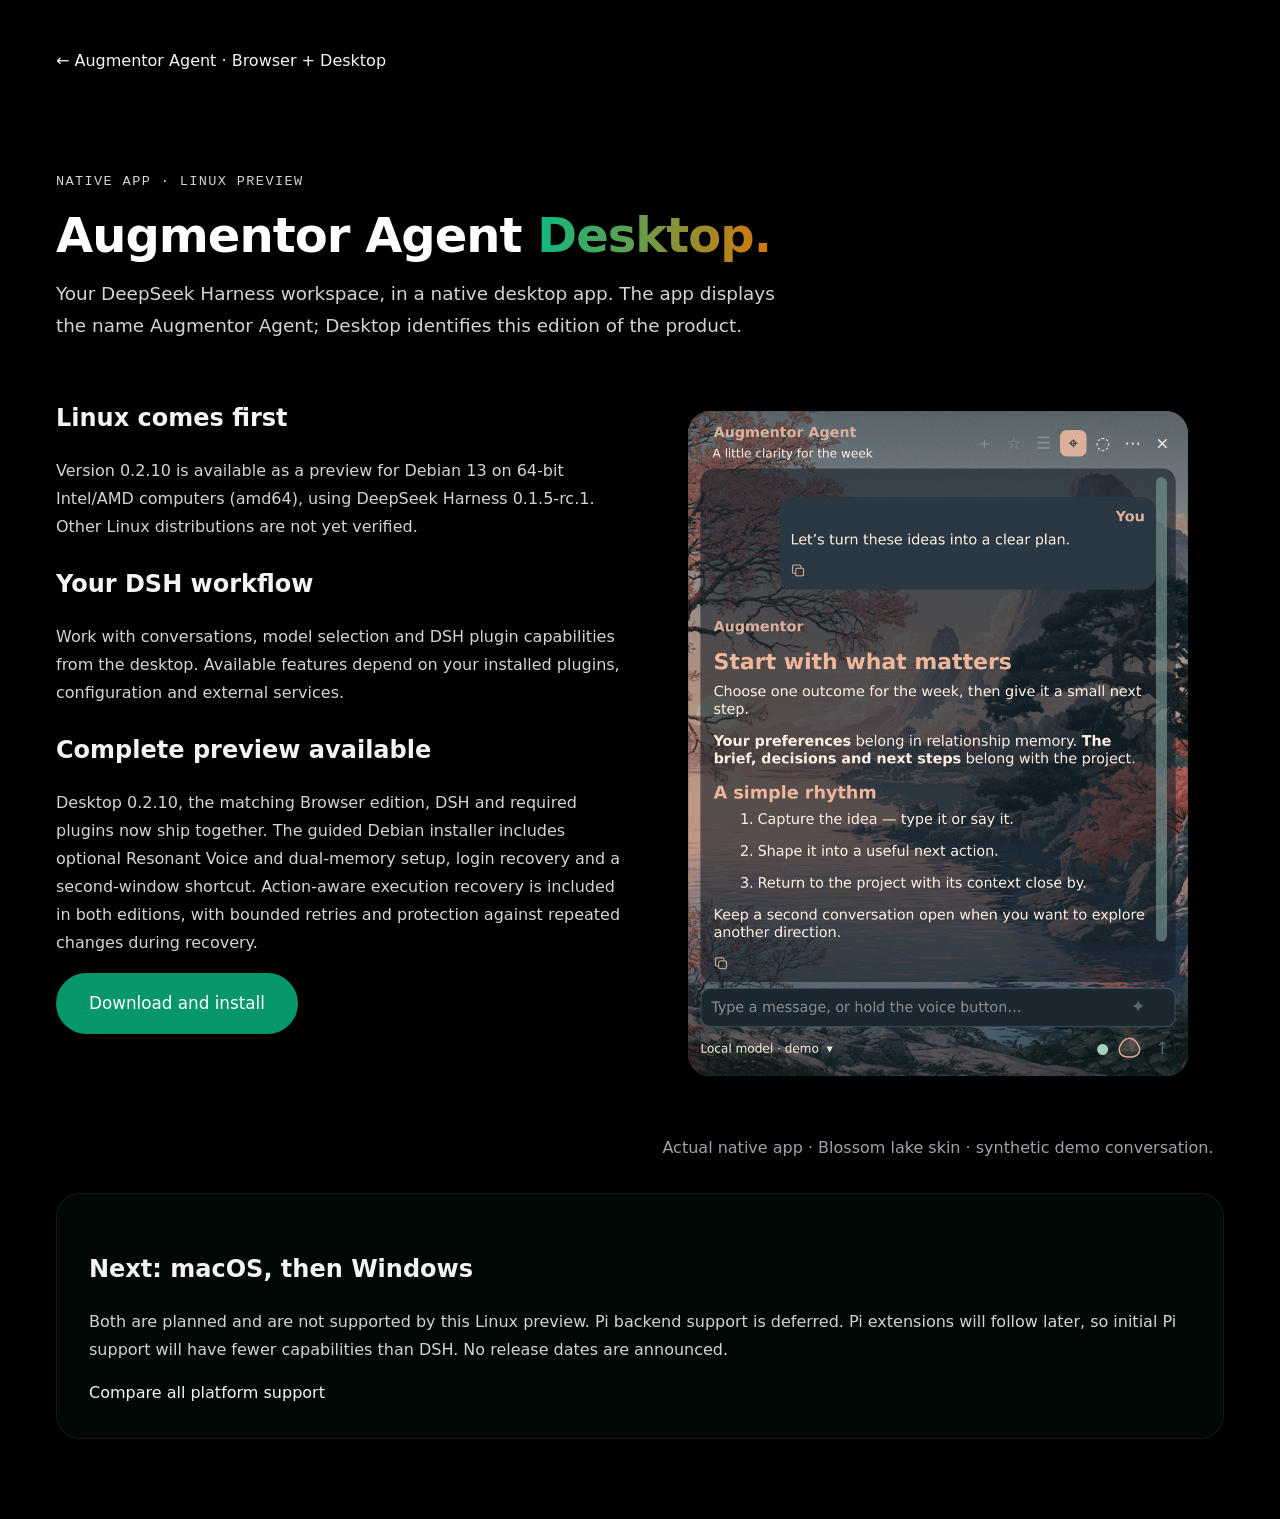
==== commit 0385dec2: "Publish complete 0.2.10 download and included recovery guidance" ====
--- a/desktop.html
+++ b/desktop.html
@@ -1 +1 @@
-<!doctype html><html lang="en"><head><meta charset="utf-8"><meta name="viewport" content="width=device-width,initial-scale=1"><title>Augmentor Agent Desktop · Linux preview</title><meta name="description" content="Augmentor Agent Desktop is a Linux-first native app powered by DeepSeek Harness. Debian 13 amd64 preview; macOS, Windows and Pi support planned."><link rel="icon" href="favicon.svg" type="image/svg+xml"><link rel="stylesheet" href="assets/style.css?v=17"></head><body><main class="shell desktop-page"><a href="index.html">← Augmentor Agent · Browser + Desktop</a><section class="section"><p class="step-num">NATIVE APP · LINUX PREVIEW</p><h1 class="section-head">Augmentor Agent <span class="gradient-text">Desktop.</span></h1><p class="section-lead">Your DeepSeek Harness workspace, in a native desktop app. The app displays the name Augmentor Agent; Desktop identifies this edition of the product.</p><div class="product-grid"><div><h2>Linux comes first</h2><p>Version 0.2.9 is prepared as a preview for Debian 13 on 64-bit Intel/AMD computers (amd64), using DeepSeek Harness 0.1.5-rc.1. Other Linux distributions are not yet verified.</p><h2>Your DSH workflow</h2><p>Work with conversations, model selection and DSH plugin capabilities from the desktop. Available features depend on your installed plugins, configuration and external services.</p><h2>Complete preview available</h2><p>Desktop 0.2.9, the matching Browser edition, DSH and required plugins now ship together. The guided Debian installer includes optional Resonant Voice and dual-memory setup, login recovery and a second-window shortcut.</p><a class="btn btn-round" href="index.html#installation">Download and install</a></div><figure><img src="assets/desktop-voice-window.png" width="1040" height="1340" alt="Augmentor Agent desktop interface preview showing a new conversation" style="max-width:100%;height:auto;border-radius:16px"><figcaption>Actual native app · Blossom lake skin · synthetic demo conversation.</figcaption></figure></div><div class="product-card"><h2>Next: macOS, then Windows</h2><p>Both are planned and are not supported by this Linux preview. Pi backend support is deferred. Pi extensions will follow later, so initial Pi support will have fewer capabilities than DSH. No release dates are announced.</p><a href="index.html#availability">Compare all platform support</a></div></section></main></body></html>+<!doctype html><html lang="en"><head><meta charset="utf-8"><meta name="viewport" content="width=device-width,initial-scale=1"><title>Augmentor Agent Desktop · Linux preview</title><meta name="description" content="Augmentor Agent Desktop is a Linux-first native app powered by DeepSeek Harness. Debian 13 amd64 preview; macOS, Windows and Pi support planned."><link rel="icon" href="favicon.svg" type="image/svg+xml"><link rel="stylesheet" href="assets/style.css?v=17"></head><body><main class="shell desktop-page"><a href="index.html">← Augmentor Agent · Browser + Desktop</a><section class="section"><p class="step-num">NATIVE APP · LINUX PREVIEW</p><h1 class="section-head">Augmentor Agent <span class="gradient-text">Desktop.</span></h1><p class="section-lead">Your DeepSeek Harness workspace, in a native desktop app. The app displays the name Augmentor Agent; Desktop identifies this edition of the product.</p><div class="product-grid"><div><h2>Linux comes first</h2><p>Version 0.2.10 is available as a preview for Debian 13 on 64-bit Intel/AMD computers (amd64), using DeepSeek Harness 0.1.5-rc.1. Other Linux distributions are not yet verified.</p><h2>Your DSH workflow</h2><p>Work with conversations, model selection and DSH plugin capabilities from the desktop. Available features depend on your installed plugins, configuration and external services.</p><h2>Complete preview available</h2><p>Desktop 0.2.10, the matching Browser edition, DSH and required plugins now ship together. The guided Debian installer includes optional Resonant Voice and dual-memory setup, login recovery and a second-window shortcut. Action-aware execution recovery is included in both editions, with bounded retries and protection against repeated changes during recovery.</p><a class="btn btn-round" href="index.html#installation">Download and install</a></div><figure><img src="assets/desktop-voice-window.png" width="1040" height="1340" alt="Augmentor Agent desktop interface preview showing a new conversation" style="max-width:100%;height:auto;border-radius:16px"><figcaption>Actual native app · Blossom lake skin · synthetic demo conversation.</figcaption></figure></div><div class="product-card"><h2>Next: macOS, then Windows</h2><p>Both are planned and are not supported by this Linux preview. Pi backend support is deferred. Pi extensions will follow later, so initial Pi support will have fewer capabilities than DSH. No release dates are announced.</p><a href="index.html#availability">Compare all platform support</a></div></section></main></body></html>
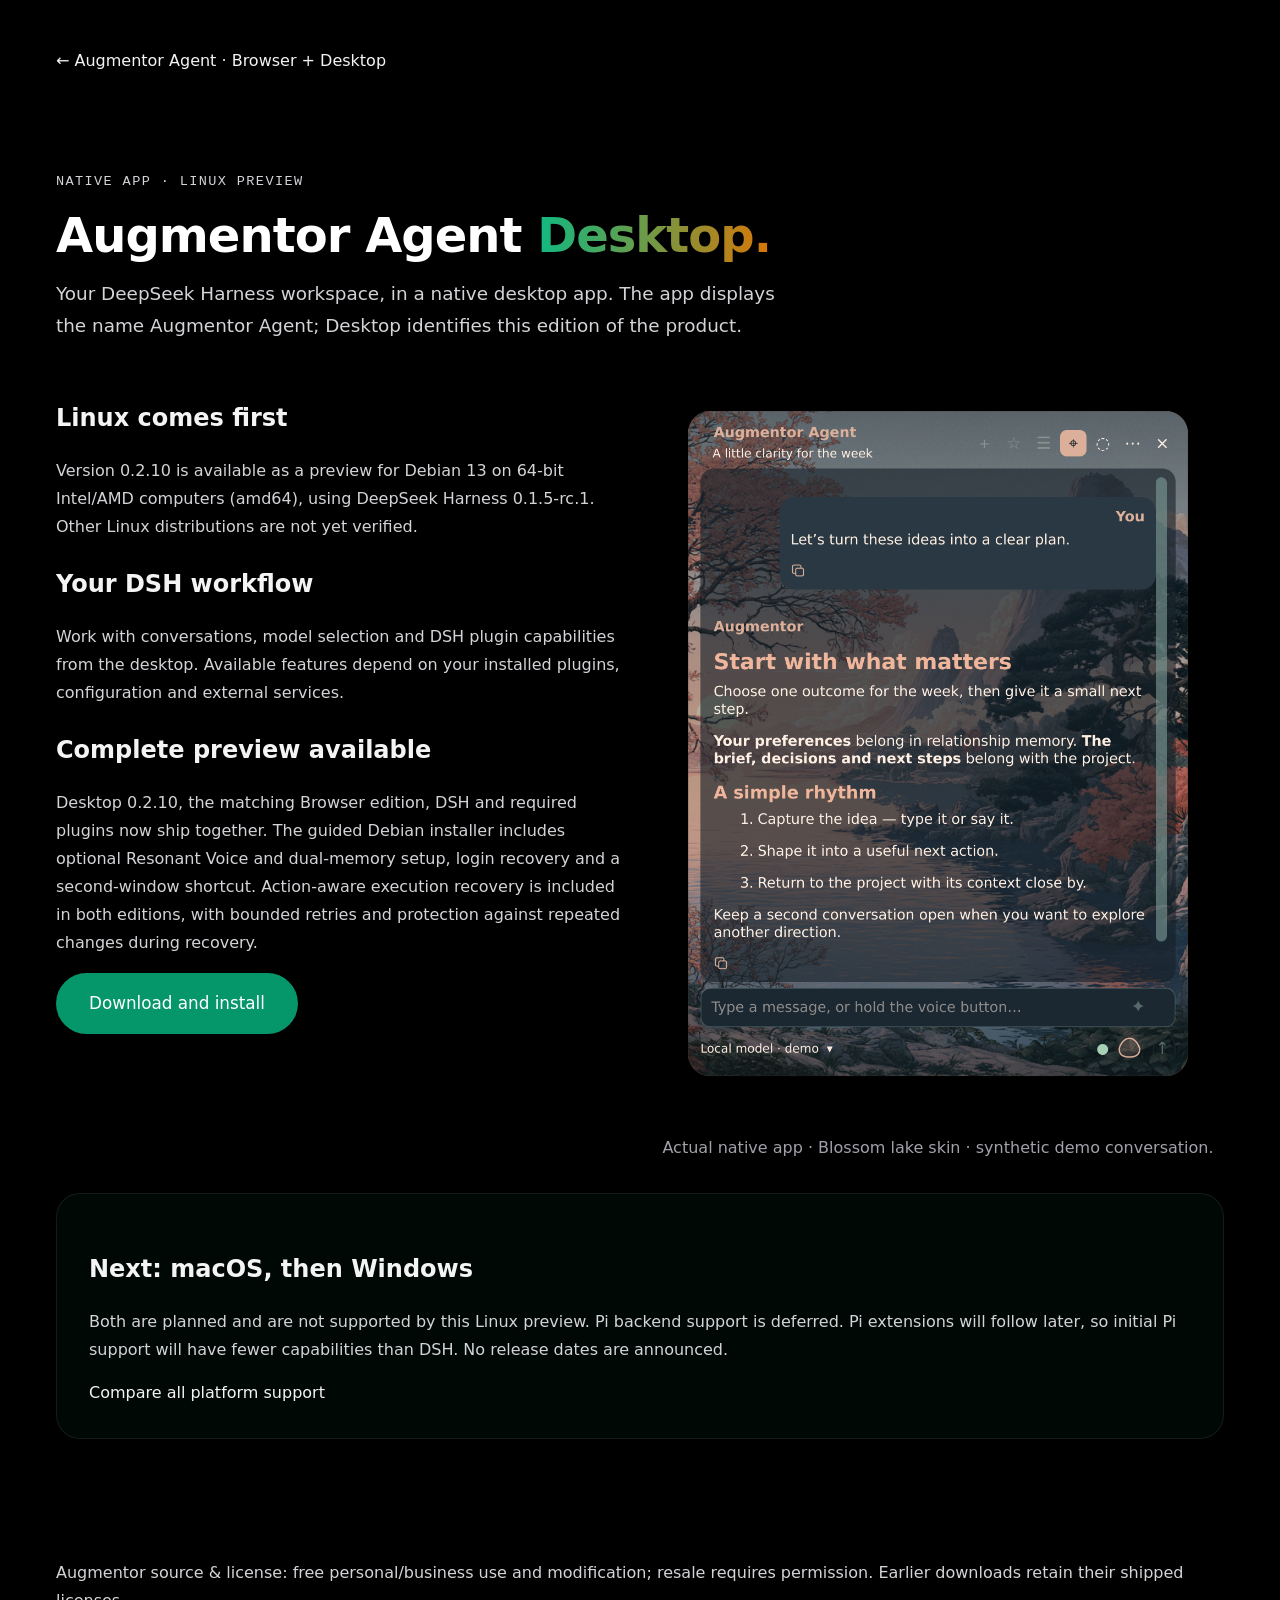
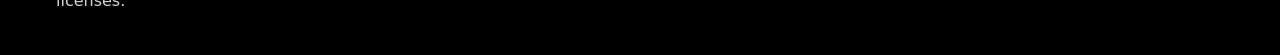
==== commit 420ada4e: "Publish Augmentor source links and MIT resale permission terms" ====
--- a/desktop.html
+++ b/desktop.html
@@ -1 +1 @@
-<!doctype html><html lang="en"><head><meta charset="utf-8"><meta name="viewport" content="width=device-width,initial-scale=1"><title>Augmentor Agent Desktop · Linux preview</title><meta name="description" content="Augmentor Agent Desktop is a Linux-first native app powered by DeepSeek Harness. Debian 13 amd64 preview; macOS, Windows and Pi support planned."><link rel="icon" href="favicon.svg" type="image/svg+xml"><link rel="stylesheet" href="assets/style.css?v=17"></head><body><main class="shell desktop-page"><a href="index.html">← Augmentor Agent · Browser + Desktop</a><section class="section"><p class="step-num">NATIVE APP · LINUX PREVIEW</p><h1 class="section-head">Augmentor Agent <span class="gradient-text">Desktop.</span></h1><p class="section-lead">Your DeepSeek Harness workspace, in a native desktop app. The app displays the name Augmentor Agent; Desktop identifies this edition of the product.</p><div class="product-grid"><div><h2>Linux comes first</h2><p>Version 0.2.10 is available as a preview for Debian 13 on 64-bit Intel/AMD computers (amd64), using DeepSeek Harness 0.1.5-rc.1. Other Linux distributions are not yet verified.</p><h2>Your DSH workflow</h2><p>Work with conversations, model selection and DSH plugin capabilities from the desktop. Available features depend on your installed plugins, configuration and external services.</p><h2>Complete preview available</h2><p>Desktop 0.2.10, the matching Browser edition, DSH and required plugins now ship together. The guided Debian installer includes optional Resonant Voice and dual-memory setup, login recovery and a second-window shortcut. Action-aware execution recovery is included in both editions, with bounded retries and protection against repeated changes during recovery.</p><a class="btn btn-round" href="index.html#installation">Download and install</a></div><figure><img src="assets/desktop-voice-window.png" width="1040" height="1340" alt="Augmentor Agent desktop interface preview showing a new conversation" style="max-width:100%;height:auto;border-radius:16px"><figcaption>Actual native app · Blossom lake skin · synthetic demo conversation.</figcaption></figure></div><div class="product-card"><h2>Next: macOS, then Windows</h2><p>Both are planned and are not supported by this Linux preview. Pi backend support is deferred. Pi extensions will follow later, so initial Pi support will have fewer capabilities than DSH. No release dates are announced.</p><a href="index.html#availability">Compare all platform support</a></div></section></main></body></html>+<!doctype html><html lang="en"><head><meta charset="utf-8"><meta name="viewport" content="width=device-width,initial-scale=1"><title>Augmentor Agent Desktop · Linux preview</title><meta name="description" content="Augmentor Agent Desktop is a Linux-first native app powered by DeepSeek Harness. Debian 13 amd64 preview; macOS, Windows and Pi support planned."><link rel="icon" href="favicon.svg" type="image/svg+xml"><link rel="stylesheet" href="assets/style.css?v=17"></head><body><main class="shell desktop-page"><a href="index.html">← Augmentor Agent · Browser + Desktop</a><section class="section"><p class="step-num">NATIVE APP · LINUX PREVIEW</p><h1 class="section-head">Augmentor Agent <span class="gradient-text">Desktop.</span></h1><p class="section-lead">Your DeepSeek Harness workspace, in a native desktop app. The app displays the name Augmentor Agent; Desktop identifies this edition of the product.</p><div class="product-grid"><div><h2>Linux comes first</h2><p>Version 0.2.10 is available as a preview for Debian 13 on 64-bit Intel/AMD computers (amd64), using DeepSeek Harness 0.1.5-rc.1. Other Linux distributions are not yet verified.</p><h2>Your DSH workflow</h2><p>Work with conversations, model selection and DSH plugin capabilities from the desktop. Available features depend on your installed plugins, configuration and external services.</p><h2>Complete preview available</h2><p>Desktop 0.2.10, the matching Browser edition, DSH and required plugins now ship together. The guided Debian installer includes optional Resonant Voice and dual-memory setup, login recovery and a second-window shortcut. Action-aware execution recovery is included in both editions, with bounded retries and protection against repeated changes during recovery.</p><a class="btn btn-round" href="index.html#installation">Download and install</a></div><figure><img src="assets/desktop-voice-window.png" width="1040" height="1340" alt="Augmentor Agent desktop interface preview showing a new conversation" style="max-width:100%;height:auto;border-radius:16px"><figcaption>Actual native app · Blossom lake skin · synthetic demo conversation.</figcaption></figure></div><div class="product-card"><h2>Next: macOS, then Windows</h2><p>Both are planned and are not supported by this Linux preview. Pi backend support is deferred. Pi extensions will follow later, so initial Pi support will have fewer capabilities than DSH. No release dates are announced.</p><a href="index.html#availability">Compare all platform support</a></div></section><p class="shell" style="padding:24px 0"><a href="licensing.html">Augmentor source &amp; license: free personal/business use and modification; resale requires permission.</a> Earlier downloads retain their shipped licenses.</p></main></body></html>
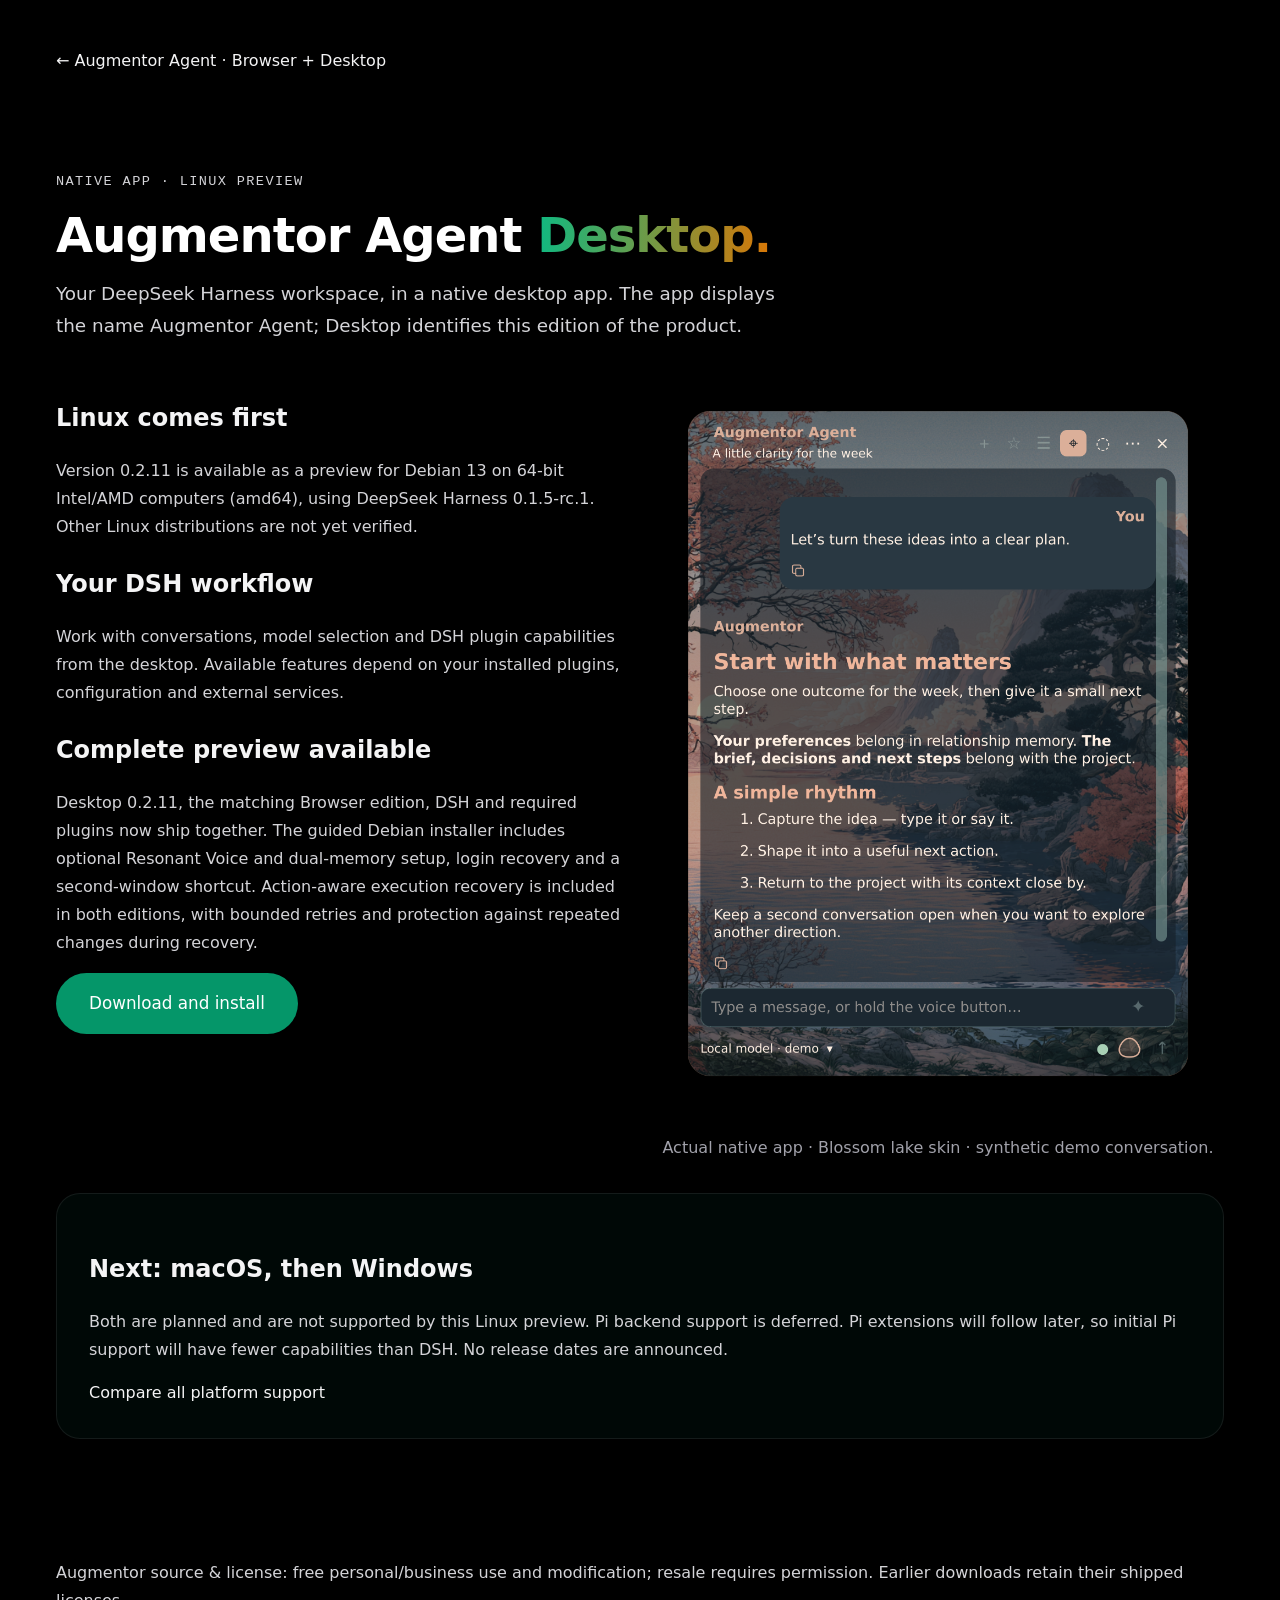
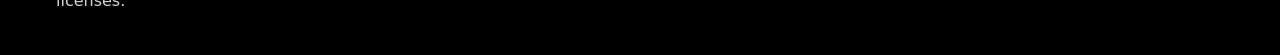
==== commit 8602c096: "Point downloads and installation guidance to 0.2.11 security release" ====
--- a/desktop.html
+++ b/desktop.html
@@ -1 +1 @@
-<!doctype html><html lang="en"><head><meta charset="utf-8"><meta name="viewport" content="width=device-width,initial-scale=1"><title>Augmentor Agent Desktop · Linux preview</title><meta name="description" content="Augmentor Agent Desktop is a Linux-first native app powered by DeepSeek Harness. Debian 13 amd64 preview; macOS, Windows and Pi support planned."><link rel="icon" href="favicon.svg" type="image/svg+xml"><link rel="stylesheet" href="assets/style.css?v=17"></head><body><main class="shell desktop-page"><a href="index.html">← Augmentor Agent · Browser + Desktop</a><section class="section"><p class="step-num">NATIVE APP · LINUX PREVIEW</p><h1 class="section-head">Augmentor Agent <span class="gradient-text">Desktop.</span></h1><p class="section-lead">Your DeepSeek Harness workspace, in a native desktop app. The app displays the name Augmentor Agent; Desktop identifies this edition of the product.</p><div class="product-grid"><div><h2>Linux comes first</h2><p>Version 0.2.10 is available as a preview for Debian 13 on 64-bit Intel/AMD computers (amd64), using DeepSeek Harness 0.1.5-rc.1. Other Linux distributions are not yet verified.</p><h2>Your DSH workflow</h2><p>Work with conversations, model selection and DSH plugin capabilities from the desktop. Available features depend on your installed plugins, configuration and external services.</p><h2>Complete preview available</h2><p>Desktop 0.2.10, the matching Browser edition, DSH and required plugins now ship together. The guided Debian installer includes optional Resonant Voice and dual-memory setup, login recovery and a second-window shortcut. Action-aware execution recovery is included in both editions, with bounded retries and protection against repeated changes during recovery.</p><a class="btn btn-round" href="index.html#installation">Download and install</a></div><figure><img src="assets/desktop-voice-window.png" width="1040" height="1340" alt="Augmentor Agent desktop interface preview showing a new conversation" style="max-width:100%;height:auto;border-radius:16px"><figcaption>Actual native app · Blossom lake skin · synthetic demo conversation.</figcaption></figure></div><div class="product-card"><h2>Next: macOS, then Windows</h2><p>Both are planned and are not supported by this Linux preview. Pi backend support is deferred. Pi extensions will follow later, so initial Pi support will have fewer capabilities than DSH. No release dates are announced.</p><a href="index.html#availability">Compare all platform support</a></div></section><p class="shell" style="padding:24px 0"><a href="licensing.html">Augmentor source &amp; license: free personal/business use and modification; resale requires permission.</a> Earlier downloads retain their shipped licenses.</p></main></body></html>+<!doctype html><html lang="en"><head><meta charset="utf-8"><meta name="viewport" content="width=device-width,initial-scale=1"><title>Augmentor Agent Desktop · Linux preview</title><meta name="description" content="Augmentor Agent Desktop is a Linux-first native app powered by DeepSeek Harness. Debian 13 amd64 preview; macOS, Windows and Pi support planned."><link rel="icon" href="favicon.svg" type="image/svg+xml"><link rel="stylesheet" href="assets/style.css?v=17"></head><body><main class="shell desktop-page"><a href="index.html">← Augmentor Agent · Browser + Desktop</a><section class="section"><p class="step-num">NATIVE APP · LINUX PREVIEW</p><h1 class="section-head">Augmentor Agent <span class="gradient-text">Desktop.</span></h1><p class="section-lead">Your DeepSeek Harness workspace, in a native desktop app. The app displays the name Augmentor Agent; Desktop identifies this edition of the product.</p><div class="product-grid"><div><h2>Linux comes first</h2><p>Version 0.2.11 is available as a preview for Debian 13 on 64-bit Intel/AMD computers (amd64), using DeepSeek Harness 0.1.5-rc.1. Other Linux distributions are not yet verified.</p><h2>Your DSH workflow</h2><p>Work with conversations, model selection and DSH plugin capabilities from the desktop. Available features depend on your installed plugins, configuration and external services.</p><h2>Complete preview available</h2><p>Desktop 0.2.11, the matching Browser edition, DSH and required plugins now ship together. The guided Debian installer includes optional Resonant Voice and dual-memory setup, login recovery and a second-window shortcut. Action-aware execution recovery is included in both editions, with bounded retries and protection against repeated changes during recovery.</p><a class="btn btn-round" href="index.html#installation">Download and install</a></div><figure><img src="assets/desktop-voice-window.png" width="1040" height="1340" alt="Augmentor Agent desktop interface preview showing a new conversation" style="max-width:100%;height:auto;border-radius:16px"><figcaption>Actual native app · Blossom lake skin · synthetic demo conversation.</figcaption></figure></div><div class="product-card"><h2>Next: macOS, then Windows</h2><p>Both are planned and are not supported by this Linux preview. Pi backend support is deferred. Pi extensions will follow later, so initial Pi support will have fewer capabilities than DSH. No release dates are announced.</p><a href="index.html#availability">Compare all platform support</a></div></section><p class="shell" style="padding:24px 0"><a href="licensing.html">Augmentor source &amp; license: free personal/business use and modification; resale requires permission.</a> Earlier downloads retain their shipped licenses.</p></main></body></html>
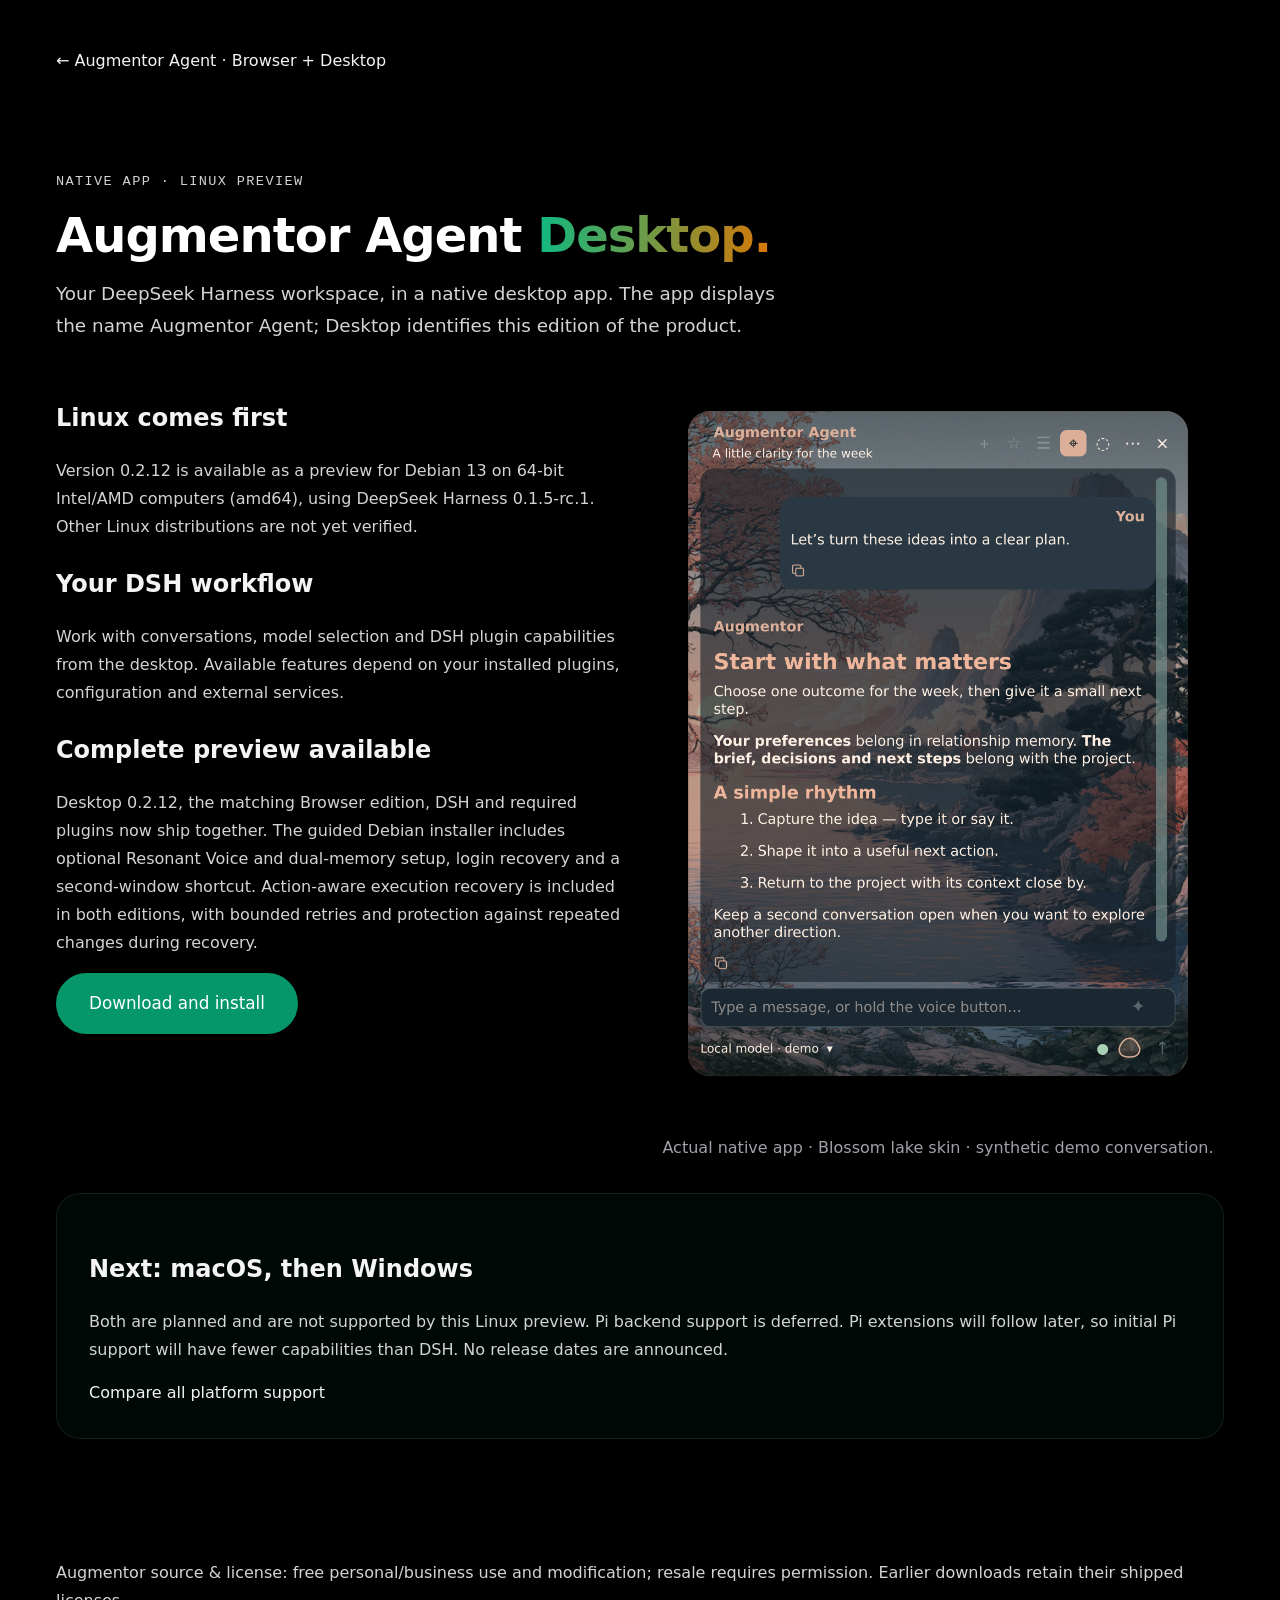
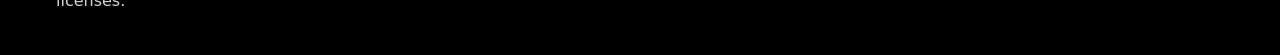
==== commit fc427ceb: "Point current downloads and install prompts to flare-fixed 0.2.12" ====
--- a/desktop.html
+++ b/desktop.html
@@ -1 +1 @@
-<!doctype html><html lang="en"><head><meta charset="utf-8"><meta name="viewport" content="width=device-width,initial-scale=1"><title>Augmentor Agent Desktop · Linux preview</title><meta name="description" content="Augmentor Agent Desktop is a Linux-first native app powered by DeepSeek Harness. Debian 13 amd64 preview; macOS, Windows and Pi support planned."><link rel="icon" href="favicon.svg" type="image/svg+xml"><link rel="stylesheet" href="assets/style.css?v=17"></head><body><main class="shell desktop-page"><a href="index.html">← Augmentor Agent · Browser + Desktop</a><section class="section"><p class="step-num">NATIVE APP · LINUX PREVIEW</p><h1 class="section-head">Augmentor Agent <span class="gradient-text">Desktop.</span></h1><p class="section-lead">Your DeepSeek Harness workspace, in a native desktop app. The app displays the name Augmentor Agent; Desktop identifies this edition of the product.</p><div class="product-grid"><div><h2>Linux comes first</h2><p>Version 0.2.11 is available as a preview for Debian 13 on 64-bit Intel/AMD computers (amd64), using DeepSeek Harness 0.1.5-rc.1. Other Linux distributions are not yet verified.</p><h2>Your DSH workflow</h2><p>Work with conversations, model selection and DSH plugin capabilities from the desktop. Available features depend on your installed plugins, configuration and external services.</p><h2>Complete preview available</h2><p>Desktop 0.2.11, the matching Browser edition, DSH and required plugins now ship together. The guided Debian installer includes optional Resonant Voice and dual-memory setup, login recovery and a second-window shortcut. Action-aware execution recovery is included in both editions, with bounded retries and protection against repeated changes during recovery.</p><a class="btn btn-round" href="index.html#installation">Download and install</a></div><figure><img src="assets/desktop-voice-window.png" width="1040" height="1340" alt="Augmentor Agent desktop interface preview showing a new conversation" style="max-width:100%;height:auto;border-radius:16px"><figcaption>Actual native app · Blossom lake skin · synthetic demo conversation.</figcaption></figure></div><div class="product-card"><h2>Next: macOS, then Windows</h2><p>Both are planned and are not supported by this Linux preview. Pi backend support is deferred. Pi extensions will follow later, so initial Pi support will have fewer capabilities than DSH. No release dates are announced.</p><a href="index.html#availability">Compare all platform support</a></div></section><p class="shell" style="padding:24px 0"><a href="licensing.html">Augmentor source &amp; license: free personal/business use and modification; resale requires permission.</a> Earlier downloads retain their shipped licenses.</p></main></body></html>+<!doctype html><html lang="en"><head><meta charset="utf-8"><meta name="viewport" content="width=device-width,initial-scale=1"><title>Augmentor Agent Desktop · Linux preview</title><meta name="description" content="Augmentor Agent Desktop is a Linux-first native app powered by DeepSeek Harness. Debian 13 amd64 preview; macOS, Windows and Pi support planned."><link rel="icon" href="favicon.svg" type="image/svg+xml"><link rel="stylesheet" href="assets/style.css?v=17"></head><body><main class="shell desktop-page"><a href="index.html">← Augmentor Agent · Browser + Desktop</a><section class="section"><p class="step-num">NATIVE APP · LINUX PREVIEW</p><h1 class="section-head">Augmentor Agent <span class="gradient-text">Desktop.</span></h1><p class="section-lead">Your DeepSeek Harness workspace, in a native desktop app. The app displays the name Augmentor Agent; Desktop identifies this edition of the product.</p><div class="product-grid"><div><h2>Linux comes first</h2><p>Version 0.2.12 is available as a preview for Debian 13 on 64-bit Intel/AMD computers (amd64), using DeepSeek Harness 0.1.5-rc.1. Other Linux distributions are not yet verified.</p><h2>Your DSH workflow</h2><p>Work with conversations, model selection and DSH plugin capabilities from the desktop. Available features depend on your installed plugins, configuration and external services.</p><h2>Complete preview available</h2><p>Desktop 0.2.12, the matching Browser edition, DSH and required plugins now ship together. The guided Debian installer includes optional Resonant Voice and dual-memory setup, login recovery and a second-window shortcut. Action-aware execution recovery is included in both editions, with bounded retries and protection against repeated changes during recovery.</p><a class="btn btn-round" href="index.html#installation">Download and install</a></div><figure><img src="assets/desktop-voice-window.png" width="1040" height="1340" alt="Augmentor Agent desktop interface preview showing a new conversation" style="max-width:100%;height:auto;border-radius:16px"><figcaption>Actual native app · Blossom lake skin · synthetic demo conversation.</figcaption></figure></div><div class="product-card"><h2>Next: macOS, then Windows</h2><p>Both are planned and are not supported by this Linux preview. Pi backend support is deferred. Pi extensions will follow later, so initial Pi support will have fewer capabilities than DSH. No release dates are announced.</p><a href="index.html#availability">Compare all platform support</a></div></section><p class="shell" style="padding:24px 0"><a href="licensing.html">Augmentor source &amp; license: free personal/business use and modification; resale requires permission.</a> Earlier downloads retain their shipped licenses.</p></main></body></html>
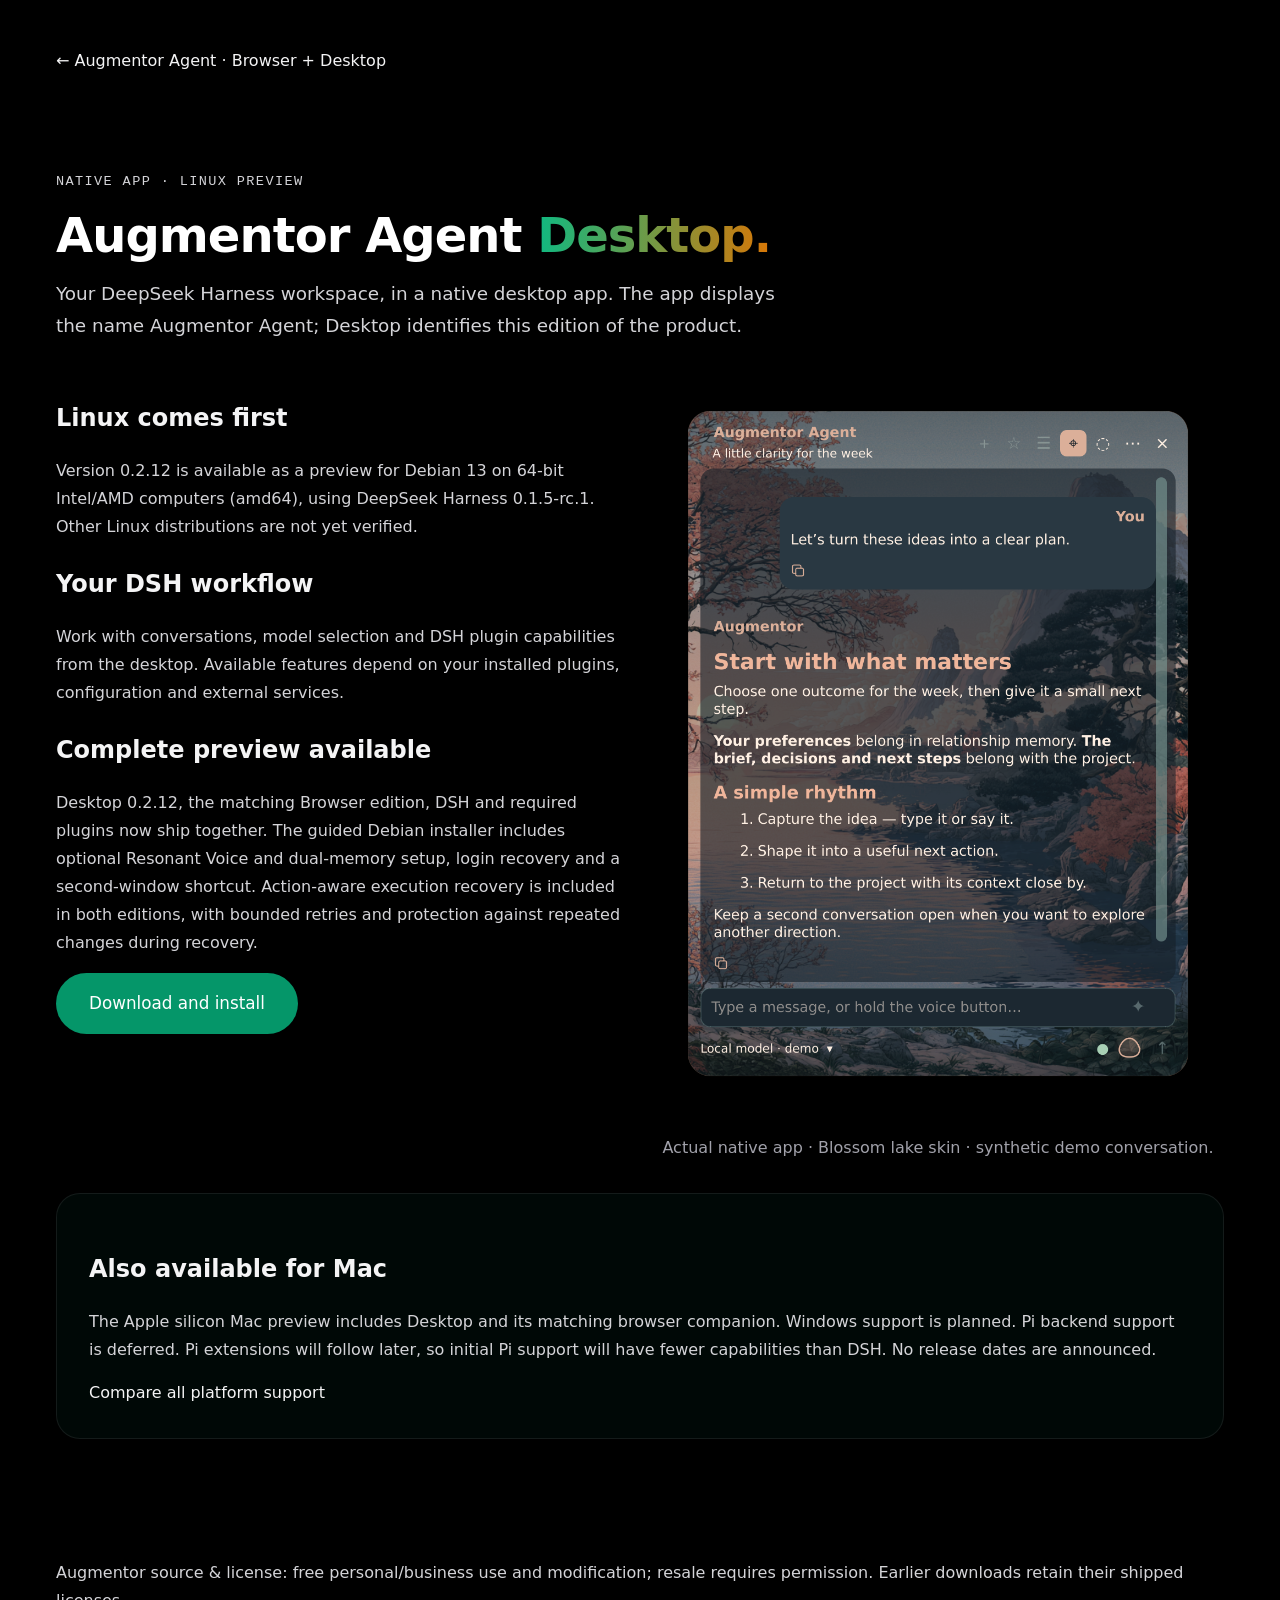
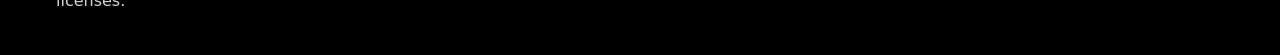
==== commit e627dcc4: "Point Mac downloads and setup guide to preview 2" ====
--- a/desktop.html
+++ b/desktop.html
@@ -1 +1 @@
-<!doctype html><html lang="en"><head><meta charset="utf-8"><meta name="viewport" content="width=device-width,initial-scale=1"><title>Augmentor Agent Desktop · Linux preview</title><meta name="description" content="Augmentor Agent Desktop is a Linux-first native app powered by DeepSeek Harness. Debian 13 amd64 preview; macOS, Windows and Pi support planned."><link rel="icon" href="favicon.svg" type="image/svg+xml"><link rel="stylesheet" href="assets/style.css?v=17"></head><body><main class="shell desktop-page"><a href="index.html">← Augmentor Agent · Browser + Desktop</a><section class="section"><p class="step-num">NATIVE APP · LINUX PREVIEW</p><h1 class="section-head">Augmentor Agent <span class="gradient-text">Desktop.</span></h1><p class="section-lead">Your DeepSeek Harness workspace, in a native desktop app. The app displays the name Augmentor Agent; Desktop identifies this edition of the product.</p><div class="product-grid"><div><h2>Linux comes first</h2><p>Version 0.2.12 is available as a preview for Debian 13 on 64-bit Intel/AMD computers (amd64), using DeepSeek Harness 0.1.5-rc.1. Other Linux distributions are not yet verified.</p><h2>Your DSH workflow</h2><p>Work with conversations, model selection and DSH plugin capabilities from the desktop. Available features depend on your installed plugins, configuration and external services.</p><h2>Complete preview available</h2><p>Desktop 0.2.12, the matching Browser edition, DSH and required plugins now ship together. The guided Debian installer includes optional Resonant Voice and dual-memory setup, login recovery and a second-window shortcut. Action-aware execution recovery is included in both editions, with bounded retries and protection against repeated changes during recovery.</p><a class="btn btn-round" href="index.html#installation">Download and install</a></div><figure><img src="assets/desktop-voice-window.png" width="1040" height="1340" alt="Augmentor Agent desktop interface preview showing a new conversation" style="max-width:100%;height:auto;border-radius:16px"><figcaption>Actual native app · Blossom lake skin · synthetic demo conversation.</figcaption></figure></div><div class="product-card"><h2>Next: macOS, then Windows</h2><p>Both are planned and are not supported by this Linux preview. Pi backend support is deferred. Pi extensions will follow later, so initial Pi support will have fewer capabilities than DSH. No release dates are announced.</p><a href="index.html#availability">Compare all platform support</a></div></section><p class="shell" style="padding:24px 0"><a href="licensing.html">Augmentor source &amp; license: free personal/business use and modification; resale requires permission.</a> Earlier downloads retain their shipped licenses.</p></main></body></html>+<!doctype html><html lang="en"><head><meta charset="utf-8"><meta name="viewport" content="width=device-width,initial-scale=1"><title>Augmentor Agent Desktop · Linux preview</title><meta name="description" content="Augmentor Agent Desktop is a Linux-first native app powered by DeepSeek Harness. Debian 13 amd64 and Apple silicon macOS previews; Windows and broader Pi support planned."><link rel="icon" href="favicon.svg" type="image/svg+xml"><link rel="stylesheet" href="assets/style.css?v=17"></head><body><main class="shell desktop-page"><a href="index.html">← Augmentor Agent · Browser + Desktop</a><section class="section"><p class="step-num">NATIVE APP · LINUX PREVIEW</p><h1 class="section-head">Augmentor Agent <span class="gradient-text">Desktop.</span></h1><p class="section-lead">Your DeepSeek Harness workspace, in a native desktop app. The app displays the name Augmentor Agent; Desktop identifies this edition of the product.</p><div class="product-grid"><div><h2>Linux comes first</h2><p>Version 0.2.12 is available as a preview for Debian 13 on 64-bit Intel/AMD computers (amd64), using DeepSeek Harness 0.1.5-rc.1. Other Linux distributions are not yet verified.</p><h2>Your DSH workflow</h2><p>Work with conversations, model selection and DSH plugin capabilities from the desktop. Available features depend on your installed plugins, configuration and external services.</p><h2>Complete preview available</h2><p>Desktop 0.2.12, the matching Browser edition, DSH and required plugins now ship together. The guided Debian installer includes optional Resonant Voice and dual-memory setup, login recovery and a second-window shortcut. Action-aware execution recovery is included in both editions, with bounded retries and protection against repeated changes during recovery.</p><a class="btn btn-round" href="index.html#installation">Download and install</a></div><figure><img src="assets/desktop-voice-window.png" width="1040" height="1340" alt="Augmentor Agent desktop interface preview showing a new conversation" style="max-width:100%;height:auto;border-radius:16px"><figcaption>Actual native app · Blossom lake skin · synthetic demo conversation.</figcaption></figure></div><div class="product-card"><h2>Also available for Mac</h2><p>The <a href="macos.html">Apple silicon Mac preview</a> includes Desktop and its matching browser companion. Windows support is planned. Pi backend support is deferred. Pi extensions will follow later, so initial Pi support will have fewer capabilities than DSH. No release dates are announced.</p><a href="index.html#availability">Compare all platform support</a></div></section><p class="shell" style="padding:24px 0"><a href="licensing.html">Augmentor source &amp; license: free personal/business use and modification; resale requires permission.</a> Earlier downloads retain their shipped licenses.</p></main></body></html>
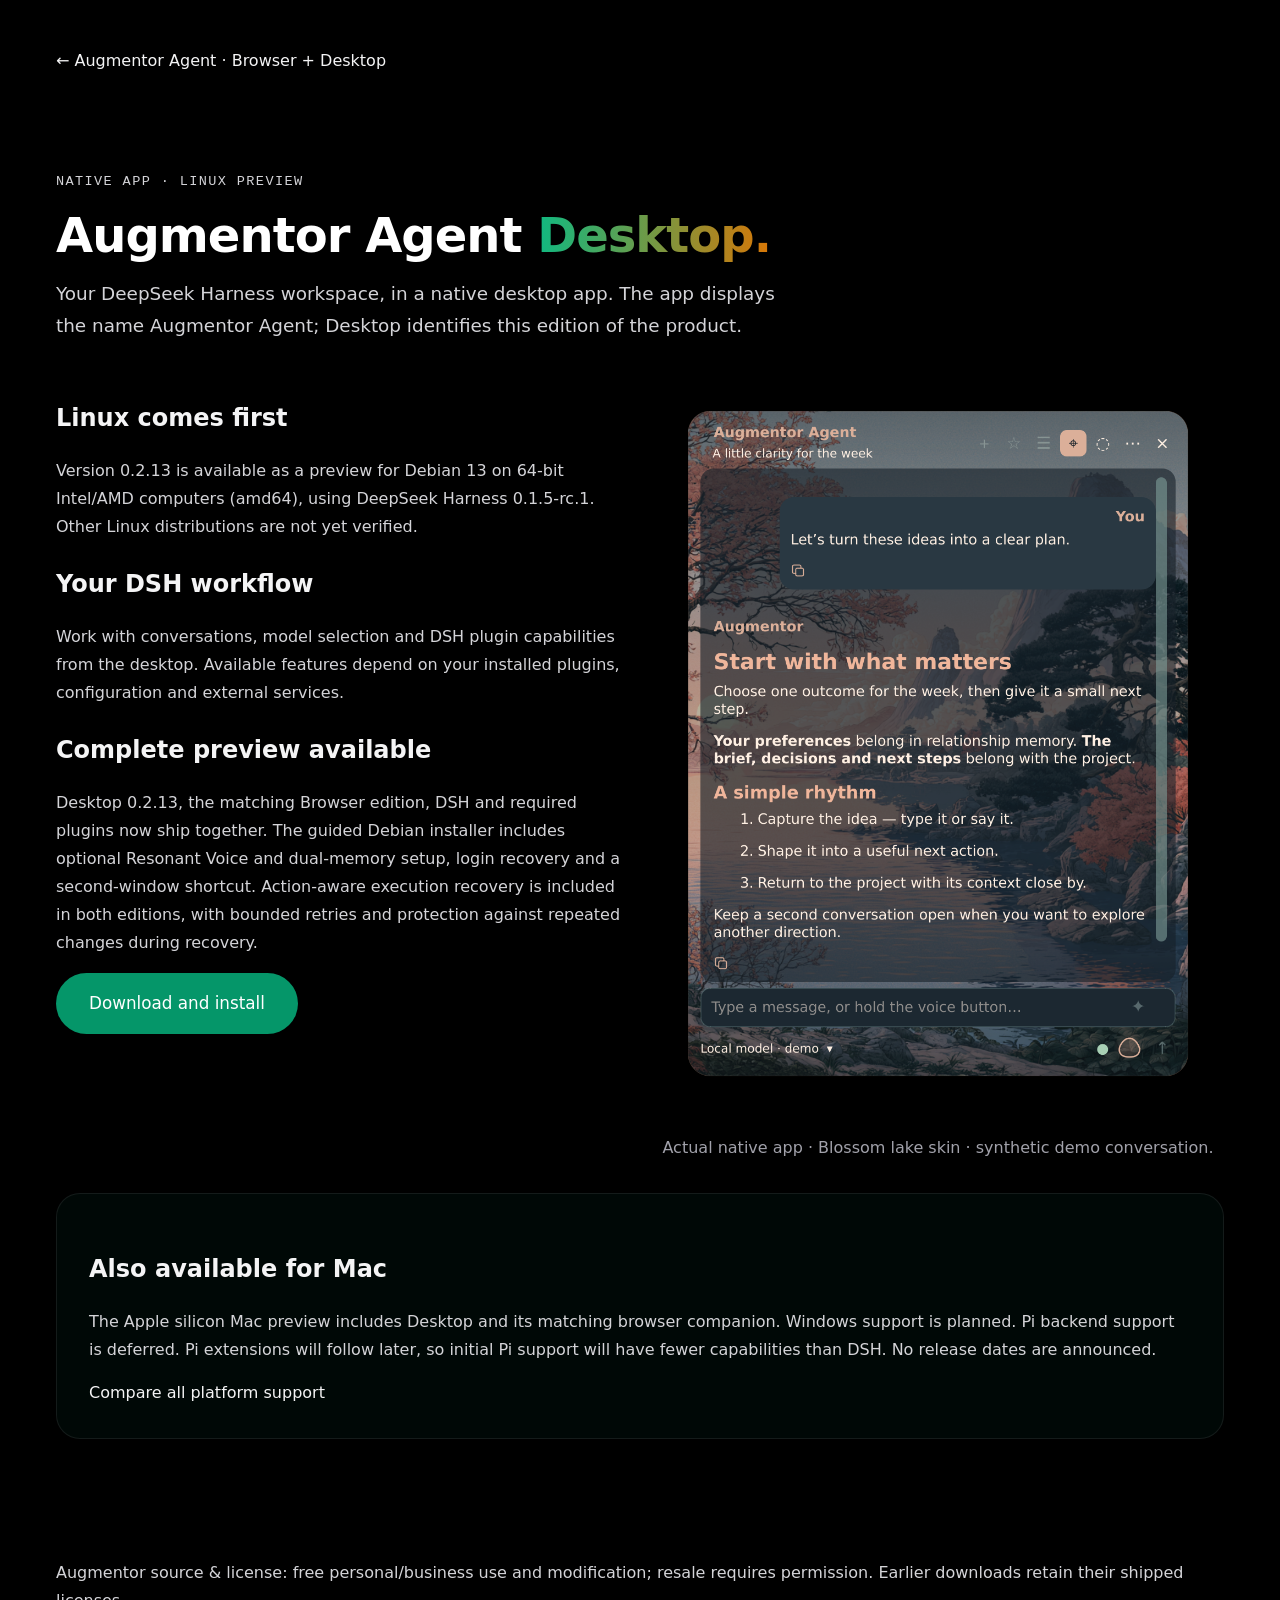
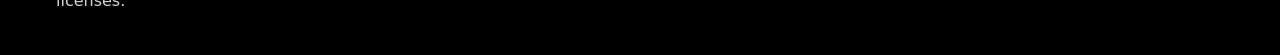
==== commit cce3376e: "Publish matched 0.2.13 general browser reliability downloads" ====
--- a/desktop.html
+++ b/desktop.html
@@ -1 +1 @@
-<!doctype html><html lang="en"><head><meta charset="utf-8"><meta name="viewport" content="width=device-width,initial-scale=1"><title>Augmentor Agent Desktop · Linux preview</title><meta name="description" content="Augmentor Agent Desktop is a Linux-first native app powered by DeepSeek Harness. Debian 13 amd64 and Apple silicon macOS previews; Windows and broader Pi support planned."><link rel="icon" href="favicon.svg" type="image/svg+xml"><link rel="stylesheet" href="assets/style.css?v=17"></head><body><main class="shell desktop-page"><a href="index.html">← Augmentor Agent · Browser + Desktop</a><section class="section"><p class="step-num">NATIVE APP · LINUX PREVIEW</p><h1 class="section-head">Augmentor Agent <span class="gradient-text">Desktop.</span></h1><p class="section-lead">Your DeepSeek Harness workspace, in a native desktop app. The app displays the name Augmentor Agent; Desktop identifies this edition of the product.</p><div class="product-grid"><div><h2>Linux comes first</h2><p>Version 0.2.12 is available as a preview for Debian 13 on 64-bit Intel/AMD computers (amd64), using DeepSeek Harness 0.1.5-rc.1. Other Linux distributions are not yet verified.</p><h2>Your DSH workflow</h2><p>Work with conversations, model selection and DSH plugin capabilities from the desktop. Available features depend on your installed plugins, configuration and external services.</p><h2>Complete preview available</h2><p>Desktop 0.2.12, the matching Browser edition, DSH and required plugins now ship together. The guided Debian installer includes optional Resonant Voice and dual-memory setup, login recovery and a second-window shortcut. Action-aware execution recovery is included in both editions, with bounded retries and protection against repeated changes during recovery.</p><a class="btn btn-round" href="index.html#installation">Download and install</a></div><figure><img src="assets/desktop-voice-window.png" width="1040" height="1340" alt="Augmentor Agent desktop interface preview showing a new conversation" style="max-width:100%;height:auto;border-radius:16px"><figcaption>Actual native app · Blossom lake skin · synthetic demo conversation.</figcaption></figure></div><div class="product-card"><h2>Also available for Mac</h2><p>The <a href="macos.html">Apple silicon Mac preview</a> includes Desktop and its matching browser companion. Windows support is planned. Pi backend support is deferred. Pi extensions will follow later, so initial Pi support will have fewer capabilities than DSH. No release dates are announced.</p><a href="index.html#availability">Compare all platform support</a></div></section><p class="shell" style="padding:24px 0"><a href="licensing.html">Augmentor source &amp; license: free personal/business use and modification; resale requires permission.</a> Earlier downloads retain their shipped licenses.</p></main></body></html>+<!doctype html><html lang="en"><head><meta charset="utf-8"><meta name="viewport" content="width=device-width,initial-scale=1"><title>Augmentor Agent Desktop · Linux preview</title><meta name="description" content="Augmentor Agent Desktop is a Linux-first native app powered by DeepSeek Harness. Debian 13 amd64 and Apple silicon macOS previews; Windows and broader Pi support planned."><link rel="icon" href="favicon.svg" type="image/svg+xml"><link rel="stylesheet" href="assets/style.css?v=17"></head><body><main class="shell desktop-page"><a href="index.html">← Augmentor Agent · Browser + Desktop</a><section class="section"><p class="step-num">NATIVE APP · LINUX PREVIEW</p><h1 class="section-head">Augmentor Agent <span class="gradient-text">Desktop.</span></h1><p class="section-lead">Your DeepSeek Harness workspace, in a native desktop app. The app displays the name Augmentor Agent; Desktop identifies this edition of the product.</p><div class="product-grid"><div><h2>Linux comes first</h2><p>Version 0.2.13 is available as a preview for Debian 13 on 64-bit Intel/AMD computers (amd64), using DeepSeek Harness 0.1.5-rc.1. Other Linux distributions are not yet verified.</p><h2>Your DSH workflow</h2><p>Work with conversations, model selection and DSH plugin capabilities from the desktop. Available features depend on your installed plugins, configuration and external services.</p><h2>Complete preview available</h2><p>Desktop 0.2.13, the matching Browser edition, DSH and required plugins now ship together. The guided Debian installer includes optional Resonant Voice and dual-memory setup, login recovery and a second-window shortcut. Action-aware execution recovery is included in both editions, with bounded retries and protection against repeated changes during recovery.</p><a class="btn btn-round" href="index.html#installation">Download and install</a></div><figure><img src="assets/desktop-voice-window.png" width="1040" height="1340" alt="Augmentor Agent desktop interface preview showing a new conversation" style="max-width:100%;height:auto;border-radius:16px"><figcaption>Actual native app · Blossom lake skin · synthetic demo conversation.</figcaption></figure></div><div class="product-card"><h2>Also available for Mac</h2><p>The <a href="macos.html">Apple silicon Mac preview</a> includes Desktop and its matching browser companion. Windows support is planned. Pi backend support is deferred. Pi extensions will follow later, so initial Pi support will have fewer capabilities than DSH. No release dates are announced.</p><a href="index.html#availability">Compare all platform support</a></div></section><p class="shell" style="padding:24px 0"><a href="licensing.html">Augmentor source &amp; license: free personal/business use and modification; resale requires permission.</a> Earlier downloads retain their shipped licenses.</p></main></body></html>
